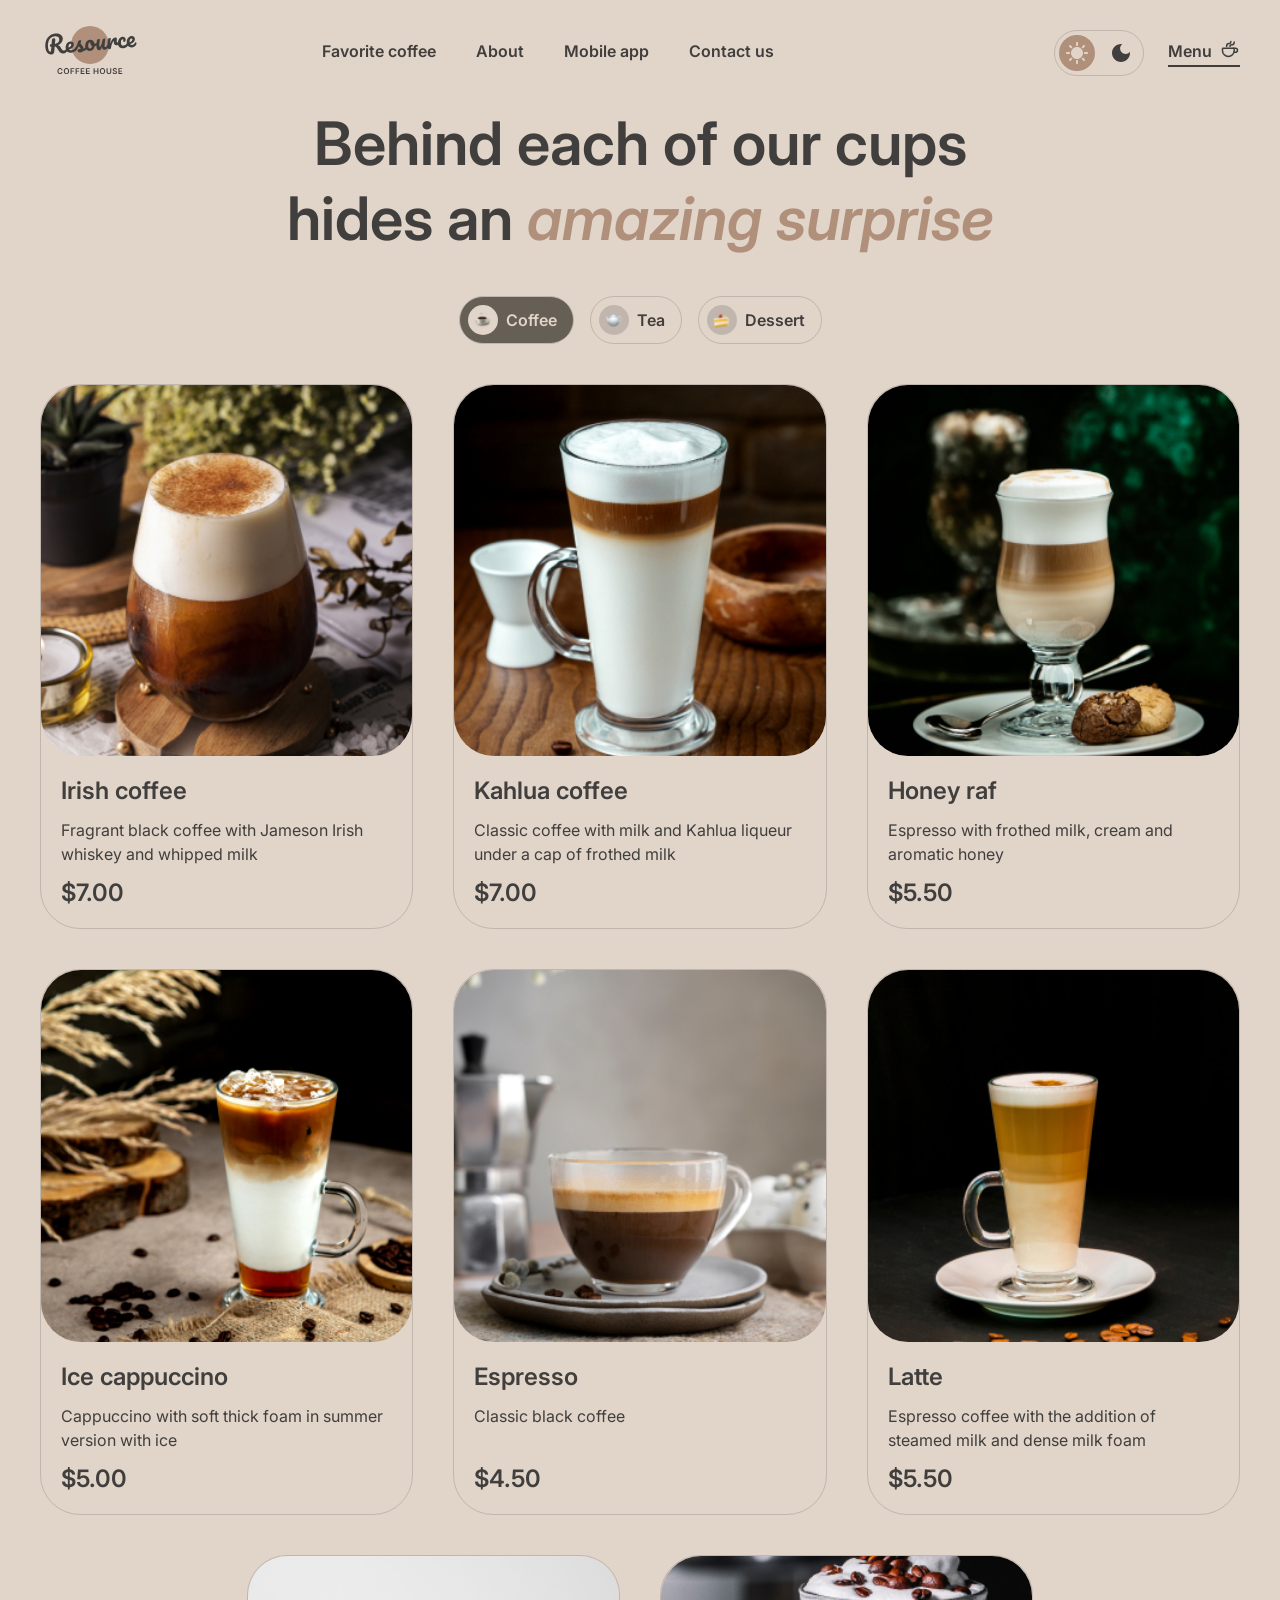
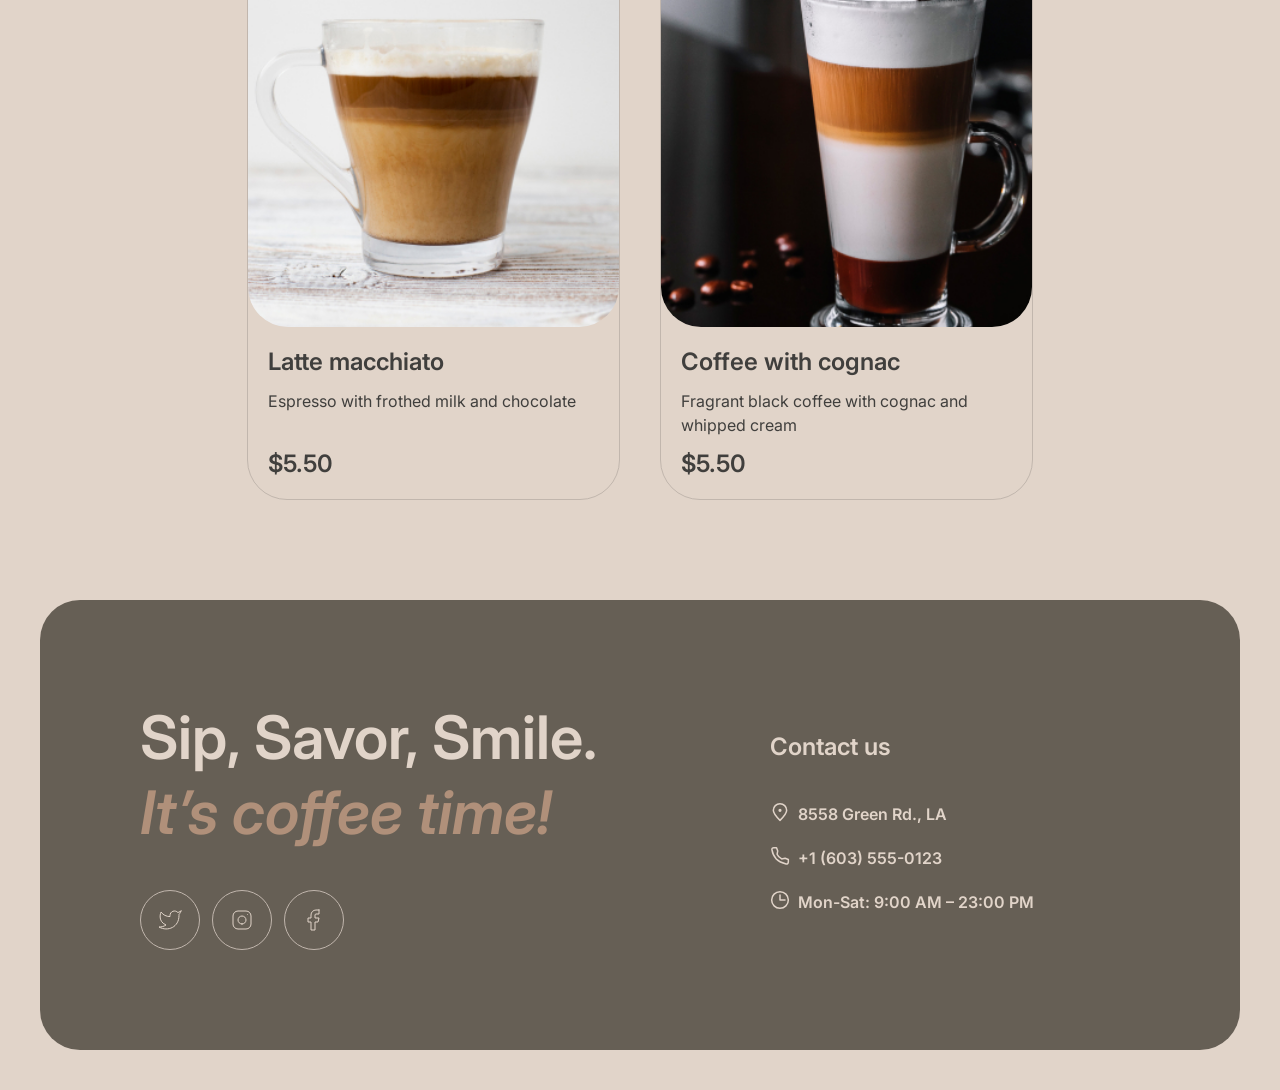
==== menu/index.html @ cd6483e4 "fix: some corrections" ====
<!DOCTYPE html>
<html lang="en">
<head>
	<meta charset="UTF-8">
	<meta name="viewport" content="width=device-width, initial-scale=1.0">
	<link rel="preconnect" href="https://fonts.googleapis.com">
  <link rel="preconnect" href="https://fonts.gstatic.com" crossorigin>
  <link href="https://fonts.googleapis.com/css2?family=Inter:wght@400;600;700&display=swap" rel="stylesheet">
  <link rel="stylesheet" href="style.css">
  <link rel="icon" href="favicon.ico">
  <title>Coffee-House</title>
</head>
<body>
  <div class="wrapper">
    <header class="header">
      <div class="header__container container">
        <a href="../" class="header__logo">
<!--          <img src="../assets/svg/logo.svg" alt="logo coffee house">-->
          <span class="logo-icon">
                    <svg width="100" height="60" viewBox="0 0 100 60" fill="none" xmlns="http://www.w3.org/2000/svg">
<path d="M69 25C69 35.4934 60.4934 44 50 44C39.5066 44 31 35.4934 31 25C31 14.5066 39.5066 6 50 6C60.4934 6 69 14.5066 69 25Z"
      fill="#B0907A"/>
<path d="M95.6784 22.2913C95.8856 22.2732 96.0534 22.3548 96.1817 22.5364C96.326 22.7165 96.4127 22.9739 96.442 23.3086C96.4922 23.8824 96.4 24.3884 96.1652 24.8265C95.7789 25.5509 95.2359 26.1365 94.5362 26.5832C93.8524 27.0285 93.0084 27.295 92.0042 27.3829C90.4741 27.5168 89.2469 27.1664 88.3226 26.3318C87.3969 25.4812 86.8658 24.2749 86.7291 22.7129C86.6329 21.6131 86.7748 20.5727 87.1547 19.5919C87.5333 18.5951 88.1046 17.7822 88.8687 17.1532C89.6487 16.5229 90.5568 16.1623 91.5928 16.0717C92.5173 15.9908 93.2829 16.2049 93.8895 16.714C94.4948 17.2071 94.8386 17.9239 94.9209 18.8643C95.0171 19.9641 94.7016 20.9473 93.9743 21.814C93.2617 22.6633 91.9772 23.4021 90.1208 24.0303C90.5675 24.73 91.2451 25.0401 92.1537 24.9606C92.8072 24.9035 93.3279 24.7053 93.7158 24.3662C94.1197 24.0257 94.5692 23.4725 95.0643 22.7064C95.2346 22.4506 95.4393 22.3122 95.6784 22.2913ZM91.3914 18.4503C90.8016 18.5019 90.3295 18.8885 89.9751 19.6102C89.6365 20.3304 89.5098 21.1767 89.5949 22.149L89.5991 22.1968C90.5199 21.8914 91.2318 21.4918 91.7347 20.9981C92.2376 20.5044 92.4632 19.9626 92.4117 19.3729C92.3852 19.0701 92.2766 18.8386 92.0859 18.6786C91.9098 18.5013 91.6783 18.4252 91.3914 18.4503Z"
      fill="currentColor"/>
<path d="M83.2976 28.1446C81.7356 28.2813 80.4779 27.9497 79.5245 27.1497C78.5857 26.3324 78.0529 25.1985 77.926 23.7481C77.813 22.457 77.969 21.303 78.394 20.2861C78.819 19.2692 79.4149 18.4622 80.1818 17.8651C80.9487 17.268 81.7784 16.9304 82.671 16.8523C83.5477 16.7756 84.2481 16.9793 84.7723 17.4635C85.311 17.9303 85.6159 18.5702 85.6871 19.383C85.7456 20.0525 85.6437 20.6316 85.3813 21.1203C85.1348 21.6076 84.7725 21.8722 84.2944 21.9141C83.9915 21.9406 83.7382 21.8904 83.5344 21.7637C83.3465 21.6356 83.2414 21.444 83.2191 21.189C83.2093 21.0774 83.2141 20.9485 83.2334 20.8023C83.2527 20.6561 83.2676 20.5504 83.278 20.4852C83.3367 20.2392 83.357 20.0125 83.3389 19.8053C83.3208 19.5981 83.2511 19.4436 83.1297 19.3418C83.0243 19.2386 82.876 19.1953 82.6847 19.2121C82.3181 19.2441 81.9901 19.4415 81.7006 19.8041C81.4097 20.1508 81.193 20.6114 81.0506 21.186C80.9081 21.7606 80.8661 22.3826 80.9247 23.0521C81.0865 24.901 81.9723 25.7551 83.5821 25.6142C84.2356 25.557 84.9181 25.2805 85.6296 24.7846C86.3556 24.2714 87.0469 23.5444 87.7034 22.6036C87.8752 22.3637 88.0806 22.2333 88.3197 22.2124C88.5269 22.1942 88.6946 22.2759 88.8229 22.4574C88.9672 22.6375 89.054 22.895 89.0832 23.2297C89.1362 23.8354 89.028 24.3427 88.7587 24.7518C88.0904 25.7418 87.2526 26.5378 86.2452 27.1399C85.2524 27.7247 84.2699 28.0596 83.2976 28.1446Z"
      fill="currentColor"/>
<path d="M69.548 29.3476C68.9423 29.4006 68.4841 29.1195 68.1733 28.5042C67.8784 27.8876 67.6696 26.8779 67.5469 25.4753C67.3656 23.4032 67.4882 21.4089 67.9148 19.4924C68.0179 19.0177 68.2197 18.6627 68.5203 18.4276C68.8355 18.1752 69.288 18.0232 69.8778 17.9716C70.1965 17.9437 70.4232 17.964 70.5577 18.0326C70.6921 18.1011 70.7692 18.2469 70.7887 18.4701C70.811 18.7251 70.7416 19.3094 70.5806 20.2229C70.477 20.8744 70.3983 21.4434 70.3445 21.93C70.2907 22.4165 70.2626 23.0132 70.2602 23.7201C70.6663 22.3033 71.1584 21.136 71.7366 20.2181C72.3148 19.3002 72.8987 18.6308 73.4883 18.2098C74.0938 17.7874 74.6595 17.5532 75.1855 17.5072C76.2215 17.4166 76.7849 17.8893 76.8755 18.9253C76.8936 19.1325 76.8658 19.6409 76.7921 20.4504C76.7204 21.0991 76.6915 21.5032 76.7054 21.6626C76.7542 22.2204 76.9779 22.4819 77.3764 22.4471C77.8227 22.408 78.3658 22.0072 79.0057 21.2445C79.1948 21.0191 79.4009 20.8967 79.6241 20.8772C79.8313 20.8591 79.9991 20.9408 80.1274 21.1223C80.2702 21.2864 80.3549 21.5199 80.3814 21.8228C80.433 22.4125 80.314 22.8887 80.0245 23.2513C79.6187 23.7526 79.1275 24.1971 78.5511 24.5848C77.9893 24.9552 77.3736 25.1697 76.7042 25.2282C75.8594 25.3021 75.1951 25.1434 74.7111 24.7521C74.2431 24.3594 73.977 23.7965 73.9129 23.0633C73.892 22.8242 73.895 22.583 73.9219 22.3397C73.9258 22.0182 73.923 21.8016 73.9132 21.69C73.8909 21.435 73.7921 21.3151 73.6167 21.3305C73.3777 21.3514 73.0826 21.6503 72.7315 22.2271C72.395 22.7865 72.0738 23.5213 71.768 24.4314C71.4621 25.3415 71.2322 26.2932 71.0782 27.2864C70.9684 28.0509 70.8058 28.5791 70.5904 28.8709C70.3896 29.1455 70.0421 29.3044 69.548 29.3476Z"
      fill="currentColor"/>
<path d="M59.2452 30.2488C58.5279 30.3116 57.9096 30.0364 57.3902 29.4233C56.8853 28.7929 56.5897 27.9836 56.5032 26.9954C56.3986 25.8 56.3828 24.7012 56.4557 23.699C56.5273 22.6809 56.6975 21.5979 56.9665 20.4501C57.0841 19.958 57.2772 19.5958 57.546 19.3635C57.8148 19.1312 58.26 18.9878 58.8816 18.9334C59.2323 18.9028 59.4762 18.9376 59.6135 19.038C59.7667 19.1371 59.8531 19.2981 59.8726 19.5213C59.8838 19.6488 59.8337 20.0868 59.7226 20.8354C59.6148 21.4391 59.534 21.9842 59.4802 22.4707C59.3078 24.1722 59.246 25.3019 59.2948 25.8598C59.3241 26.1945 59.3849 26.4301 59.4771 26.5666C59.568 26.6871 59.7011 26.7397 59.8764 26.7244C60.1155 26.7035 60.3895 26.4386 60.6983 25.9297C61.023 25.4195 61.3421 24.6608 61.6555 23.6536C61.9849 22.6451 62.2788 21.4148 62.5372 19.9627C62.6229 19.4734 62.7842 19.114 63.0211 18.8845C63.2739 18.6535 63.6633 18.5151 64.1893 18.4691C64.5559 18.437 64.8151 18.4625 64.967 18.5456C65.1174 18.6127 65.203 18.7658 65.224 19.0049C65.2588 19.4034 65.1551 20.5127 64.9128 22.3327C64.645 24.412 64.532 25.6907 64.5739 26.1688C64.6004 26.4717 64.685 26.7052 64.8279 26.8694C64.9693 27.0176 65.1437 27.0827 65.3509 27.0645C65.6697 27.0366 66.0275 26.8126 66.4244 26.3924C66.8358 25.9549 67.3698 25.2657 68.0263 24.3249C68.198 24.0851 68.4035 23.9547 68.6425 23.9337C68.8498 23.9156 69.0175 23.9973 69.1458 24.1788C69.2901 24.3589 69.3768 24.6163 69.4061 24.9511C69.4619 25.5886 69.3537 26.096 69.0815 26.4731C68.4701 27.3779 67.7896 28.1361 67.04 28.7477C66.3064 29.358 65.4375 29.707 64.4334 29.7949C63.6683 29.8618 63.0766 29.6165 62.6585 29.0588C62.2562 28.4997 62.0084 27.6862 61.9149 26.6183C61.7388 27.7259 61.4055 28.5982 60.9152 29.2354C60.4235 29.8566 59.8668 30.1944 59.2452 30.2488Z"
      fill="currentColor"/>
<path d="M57.5606 22.8796C57.7678 22.8614 57.9362 22.9511 58.0659 23.1485C58.1956 23.346 58.2744 23.6041 58.3023 23.9229C58.3692 24.688 58.1779 25.1625 57.7282 25.3463C56.8011 25.7647 55.7659 26.048 54.6225 26.1963C54.4367 27.5616 53.9332 28.6898 53.1117 29.5808C52.2888 30.4559 51.3115 30.9429 50.1799 31.0419C49.2235 31.1256 48.3824 30.9663 47.6566 30.564C46.9467 30.1603 46.383 29.5913 45.9654 28.8569C45.5478 28.1225 45.3 27.309 45.2219 26.4164C45.1159 25.205 45.2529 24.1089 45.6328 23.1281C46.0114 22.1313 46.5841 21.3343 47.351 20.7372C48.1165 20.1242 48.9933 19.7744 49.9816 19.688C51.1929 19.582 52.2022 19.9193 53.0093 20.6999C53.8309 21.4632 54.3592 22.453 54.5941 23.6691C55.339 23.5558 56.2177 23.3183 57.23 22.9567C57.3547 22.9136 57.4649 22.8879 57.5606 22.8796ZM50.1494 28.4908C50.6595 28.4462 51.0797 28.2007 51.41 27.7542C51.7563 27.3063 51.959 26.6863 52.0182 25.8941C51.4948 25.6026 51.0739 25.1977 50.7555 24.6795C50.4531 24.1599 50.2754 23.5972 50.2224 22.9916C50.2001 22.7365 50.2017 22.4794 50.2272 22.2202L50.1076 22.2307C49.4701 22.2864 48.9633 22.644 48.5873 23.3032C48.2259 23.9452 48.094 24.824 48.1916 25.9398C48.2683 26.8164 48.4942 27.4712 48.8694 27.9042C49.2605 28.3357 49.6872 28.5313 50.1494 28.4908Z"
      fill="currentColor"/>
<path d="M40.3093 32.4354C39.4805 32.508 38.8262 32.3725 38.3464 32.029C37.8826 31.6841 37.6298 31.2726 37.5879 30.7944C37.5517 30.38 37.6717 30.0081 37.9481 29.6787C38.2244 29.3494 38.6575 29.1589 39.2472 29.1073C39.4544 29.0892 39.6956 29.0922 39.9708 29.1163C40.2604 29.1231 40.4777 29.1282 40.6226 29.1316C40.5704 28.7185 40.4406 28.3364 40.2332 27.9851C40.0417 27.6325 39.8038 27.3 39.5195 26.9876C39.2338 26.6592 38.9682 26.3773 38.7228 26.1418C38.3109 27.1254 37.8851 27.9497 37.4454 28.6145C37.0216 29.278 36.5472 29.9137 36.0222 30.5218C35.7604 30.8338 35.4701 31.0038 35.1513 31.0316C34.8963 31.054 34.6814 30.9844 34.5067 30.823C34.3306 30.6457 34.2307 30.4216 34.207 30.1506C34.1791 29.8318 34.2648 29.5272 34.4643 29.2367L34.7416 28.827C35.5235 27.6664 36.1068 26.7159 36.4918 25.9756C36.7223 25.4896 36.9874 24.8481 37.2871 24.0509C37.5853 23.2379 37.8735 22.4016 38.1517 21.542C38.3932 20.8142 38.9921 20.4085 39.9484 20.3248C40.3947 20.2858 40.709 20.2984 40.8913 20.3628C41.0736 20.4271 41.1725 20.547 41.1878 20.7223C41.1962 20.8179 41.1775 20.9722 41.1319 21.1849C41.0863 21.3977 41.0167 21.6126 40.9233 21.8296C40.6866 22.4285 40.5857 22.9272 40.6205 23.3257C40.6415 23.5647 40.7442 23.8208 40.9286 24.0937C41.1291 24.3653 41.4235 24.7009 41.8118 25.1006C42.3804 25.7254 42.8131 26.2657 43.11 26.7216C43.4214 27.1601 43.6015 27.6583 43.6503 28.2162C43.6642 28.3756 43.6678 28.6001 43.6611 28.8898C44.4156 28.5187 45.2617 27.6335 46.1993 26.2345C46.371 25.9946 46.5765 25.8642 46.8155 25.8433C47.0227 25.8252 47.1905 25.9069 47.3188 26.0884C47.4631 26.2685 47.5498 26.5259 47.5791 26.8606C47.6321 27.4663 47.5239 27.9737 47.2545 28.3827C46.544 29.4407 45.8382 30.185 45.1371 30.6158C44.4505 31.0292 43.5747 31.2985 42.5095 31.4238C41.9194 32.0215 41.186 32.3587 40.3093 32.4354Z"
      fill="currentColor"/>
<path d="M36.6171 26.7357C36.8243 26.7175 36.9921 26.7992 37.1204 26.9807C37.2646 27.1608 37.3514 27.4183 37.3807 27.753C37.4365 28.3905 37.3283 28.8979 37.0561 29.2751C36.5291 30.0439 35.7502 30.7786 34.7193 31.4791C33.7044 32.1782 32.5833 32.5815 31.3559 32.6888C29.6823 32.8353 28.3436 32.4947 27.3396 31.667C26.3356 30.8394 25.7646 29.6365 25.6266 28.0586C25.5304 26.9588 25.6722 25.9185 26.0522 24.9376C26.4308 23.9408 27.0021 23.1279 27.7662 22.4989C28.5462 21.8686 29.4542 21.508 30.4903 21.4174C31.4147 21.3365 32.1803 21.5506 32.787 22.0597C33.3923 22.5528 33.7361 23.2696 33.8183 24.21C33.9145 25.3098 33.599 26.293 32.8718 27.1597C32.1591 28.009 30.8826 28.7471 29.0422 29.3739C29.5048 30.0722 30.294 30.3726 31.4098 30.275C32.127 30.2122 32.9183 29.894 33.7836 29.3204C34.6634 28.7295 35.4025 27.9983 36.0009 27.1269C36.1726 26.887 36.378 26.7566 36.6171 26.7357ZM30.2888 23.796C29.6991 23.8476 29.227 24.2342 28.8725 24.9559C28.534 25.6761 28.4073 26.5224 28.4923 27.4947L28.4965 27.5425C29.4174 27.2371 30.1293 26.8375 30.6322 26.3438C31.1351 25.8501 31.3607 25.3083 31.3091 24.7186C31.2826 24.4158 31.174 24.1843 30.9834 24.0243C30.8072 23.847 30.5757 23.7709 30.2888 23.796Z"
      fill="currentColor"/>
<path d="M27.6906 27.5167C27.8978 27.4986 28.0656 27.5803 28.1939 27.7618C28.3382 27.9419 28.4249 28.1993 28.4542 28.5341C28.5086 29.1557 28.4004 29.6631 28.1296 30.0561C27.4454 31.0476 26.7351 31.8324 25.9987 32.4108C25.261 32.9733 24.3581 33.3012 23.2902 33.3946C22.2541 33.4853 21.3451 33.2837 20.5631 32.79C19.797 32.2949 19.028 31.3985 18.256 30.1009C17.6351 29.063 17.151 28.3023 16.8035 27.8188C16.4547 27.3193 16.119 26.9712 15.7967 26.7745C15.4903 26.5765 15.1198 26.4724 14.6852 26.4622C14.6508 26.8025 14.5595 27.8705 14.4114 29.6663C14.3537 30.4744 14.3165 30.9675 14.3 31.1456C14.2256 32.1319 13.9724 32.9089 13.5402 33.4767C13.1067 34.0286 12.4038 34.3471 11.4315 34.4321C10.3636 34.5256 9.38799 34.2977 8.50477 33.7486C7.63609 33.1822 6.9298 32.3606 6.38589 31.2839C5.84059 30.1913 5.50518 28.9277 5.37968 27.4932C5.1454 24.8154 5.40544 22.4638 6.15978 20.4383C6.93006 18.4115 8.10738 16.8148 9.69174 15.6483C11.2906 14.4644 13.1899 13.7763 15.3895 13.5838C16.9196 13.45 18.223 13.5688 19.2994 13.9404C20.3759 14.312 21.1968 14.8826 21.762 15.6523C22.3432 16.4206 22.6784 17.3148 22.7676 18.3349C22.8457 19.2275 22.7073 20.1229 22.3522 21.0213C22.0117 21.9023 21.4476 22.7066 20.66 23.434C19.8724 24.1614 18.8869 24.7375 17.7034 25.1622C18.4866 25.3025 19.1057 25.5856 19.5605 26.0116C20.0154 26.4376 20.4891 27.0787 20.9816 27.9351C21.5115 28.8524 22.0112 29.5153 22.4806 29.924C22.966 30.3312 23.4955 30.5098 24.0693 30.4596C24.5794 30.4149 25.0509 30.205 25.4838 29.8299C25.9154 29.4388 26.4456 28.7981 27.0744 27.9079C27.2461 27.6681 27.4515 27.5377 27.6906 27.5167ZM11.3837 26.727C10.8418 26.7744 10.4561 26.6797 10.2266 26.4428C10.013 26.2045 9.89225 25.9259 9.86436 25.6071C9.8309 25.2246 9.92394 24.9113 10.1435 24.6672C10.379 24.4218 10.6562 24.2851 10.9749 24.2572L11.5727 24.2049C11.691 22.6206 11.8123 21.2528 11.9364 20.1016C12.053 19.0474 12.6771 18.4708 13.8088 18.3718C14.7173 18.2923 15.2071 18.659 15.2782 19.4719C15.2936 19.6473 15.2975 19.7835 15.2899 19.8805L14.9199 23.9121C15.7764 23.789 16.5393 23.5134 17.2085 23.0855C17.8937 22.6561 18.4149 22.0966 18.7722 21.4068C19.1454 20.7156 19.2957 19.9556 19.2232 19.1268C19.1353 18.1226 18.7236 17.3636 17.988 16.8498C17.2524 16.3359 16.2232 16.1369 14.9002 16.2526C13.3382 16.3893 12.0016 16.8997 10.8904 17.7839C9.79381 18.6508 8.98568 19.8779 8.46605 21.4653C7.94503 23.0366 7.78003 24.9142 7.97108 27.0978C8.06033 28.1179 8.24063 28.9855 8.51198 29.7006C8.78334 30.4157 9.08648 30.9432 9.42139 31.2834C9.75631 31.6235 10.0592 31.7817 10.3302 31.7579C10.5374 31.7398 10.6957 31.6216 10.8051 31.4032C10.9304 31.1834 11.0127 30.839 11.052 30.3698L11.3837 26.727Z"
      fill="currentColor"/>
<path d="M78.4033 54.0001V48.1819H82.1874V49.0654H79.4573V50.645H81.9914V51.5285H79.4573V53.1165H82.2101V54.0001H78.4033Z"
      fill="currentColor"/>
<path d="M75.9698 49.7813C75.9433 49.5332 75.8316 49.34 75.6346 49.2017C75.4395 49.0635 75.1857 48.9943 74.8732 48.9943C74.6535 48.9943 74.4651 49.0275 74.3079 49.0938C74.1507 49.1601 74.0304 49.25 73.9471 49.3637C73.8638 49.4773 73.8211 49.607 73.8192 49.7529C73.8192 49.8741 73.8467 49.9792 73.9016 50.0682C73.9585 50.1572 74.0352 50.233 74.1317 50.2955C74.2283 50.3561 74.3353 50.4072 74.4528 50.4489C74.5702 50.4906 74.6886 50.5256 74.8079 50.554L75.3533 50.6904C75.573 50.7415 75.7842 50.8106 75.9869 50.8977C76.1914 50.9849 76.3742 51.0947 76.5352 51.2273C76.698 51.3599 76.8268 51.5199 76.9215 51.7074C77.0162 51.8949 77.0636 52.1146 77.0636 52.3665C77.0636 52.7074 76.9764 53.0076 76.8022 53.2671C76.628 53.5246 76.3761 53.7263 76.0465 53.8722C75.7189 54.0161 75.3221 54.0881 74.8562 54.0881C74.4035 54.0881 74.0105 54.018 73.6772 53.8779C73.3458 53.7377 73.0863 53.5332 72.8988 53.2642C72.7132 52.9953 72.6128 52.6676 72.5977 52.2813H73.6346C73.6497 52.4839 73.7122 52.6525 73.8221 52.787C73.9319 52.9214 74.0749 53.0218 74.2511 53.0881C74.4291 53.1544 74.628 53.1875 74.8477 53.1875C75.0768 53.1875 75.2776 53.1534 75.4499 53.0852C75.6242 53.0152 75.7605 52.9186 75.859 52.7955C75.9575 52.6705 76.0077 52.5246 76.0096 52.358C76.0077 52.2065 75.9632 52.0815 75.8761 51.983C75.7889 51.8826 75.6668 51.7993 75.5096 51.733C75.3543 51.6648 75.1725 51.6042 74.9641 51.5512L74.3022 51.3807C73.823 51.2576 73.4442 51.071 73.1658 50.821C72.8893 50.5692 72.7511 50.2349 72.7511 49.8182C72.7511 49.4754 72.8439 49.1752 73.0295 48.9176C73.217 48.6601 73.4717 48.4602 73.7937 48.3182C74.1156 48.1743 74.4802 48.1023 74.8874 48.1023C75.3003 48.1023 75.6621 48.1743 75.9727 48.3182C76.2852 48.4602 76.5304 48.6582 76.7085 48.912C76.8865 49.1638 76.9783 49.4536 76.984 49.7813H75.9698Z"
      fill="currentColor"/>
<path d="M70.2086 48.1819H71.2626V51.983C71.2626 52.3997 71.1641 52.7662 70.9672 53.0825C70.7721 53.3987 70.4975 53.6459 70.1433 53.8239C69.7891 54.0001 69.3753 54.0881 68.9018 54.0881C68.4264 54.0881 68.0117 54.0001 67.6575 53.8239C67.3033 53.6459 67.0287 53.3987 66.8336 53.0825C66.6386 52.7662 66.541 52.3997 66.541 51.983V48.1819H67.595V51.895C67.595 52.1374 67.648 52.3533 67.7541 52.5427C67.862 52.7321 68.0136 52.8807 68.2086 52.9887C68.4037 53.0948 68.6348 53.1478 68.9018 53.1478C69.1689 53.1478 69.3999 53.0948 69.595 52.9887C69.792 52.8807 69.9435 52.7321 70.0495 52.5427C70.1556 52.3533 70.2086 52.1374 70.2086 51.895V48.1819Z"
      fill="currentColor"/>
<path d="M65.1444 51.0909C65.1444 51.7178 65.027 52.2548 64.7922 52.7017C64.5592 53.1468 64.241 53.4877 63.8376 53.7245C63.4361 53.9612 62.9806 54.0796 62.4711 54.0796C61.9617 54.0796 61.5052 53.9612 61.1018 53.7245C60.7003 53.4858 60.3821 53.144 60.1473 52.6989C59.9143 52.2519 59.7979 51.7159 59.7979 51.0909C59.7979 50.464 59.9143 49.9281 60.1473 49.483C60.3821 49.036 60.7003 48.6942 61.1018 48.4574C61.5052 48.2207 61.9617 48.1023 62.4711 48.1023C62.9806 48.1023 63.4361 48.2207 63.8376 48.4574C64.241 48.6942 64.5592 49.036 64.7922 49.483C65.027 49.9281 65.1444 50.464 65.1444 51.0909ZM64.0848 51.0909C64.0848 50.6496 64.0157 50.2775 63.8774 49.9745C63.741 49.6695 63.5516 49.4394 63.3092 49.2841C63.0668 49.1269 62.7874 49.0483 62.4711 49.0483C62.1549 49.0483 61.8755 49.1269 61.6331 49.2841C61.3907 49.4394 61.2003 49.6695 61.0621 49.9745C60.9257 50.2775 60.8575 50.6496 60.8575 51.0909C60.8575 51.5322 60.9257 51.9053 61.0621 52.2102C61.2003 52.5133 61.3907 52.7434 61.6331 52.9006C61.8755 53.0559 62.1549 53.1335 62.4711 53.1335C62.7874 53.1335 63.0668 53.0559 63.3092 52.9006C63.5516 52.7434 63.741 52.5133 63.8774 52.2102C64.0157 51.9053 64.0848 51.5322 64.0848 51.0909Z"
      fill="currentColor"/>
<path d="M53.5918 54.0001V48.1819H54.6458V50.645H57.3418V48.1819H58.3986V54.0001H57.3418V51.5285H54.6458V54.0001H53.5918Z"
      fill="currentColor"/>
<path d="M45.9482 54.0001V48.1819H49.7323V49.0654H47.0022V50.645H49.5363V51.5285H47.0022V53.1165H49.7551V54.0001H45.9482Z"
      fill="currentColor"/>
<path d="M40.6895 54.0001V48.1819H44.4735V49.0654H41.7434V50.645H44.2775V51.5285H41.7434V53.1165H44.4963V54.0001H40.6895Z"
      fill="currentColor"/>
<path d="M35.6016 54.0001V48.1819H39.3288V49.0654H36.6555V50.645H39.0732V51.5285H36.6555V54.0001H35.6016Z"
      fill="currentColor"/>
<path d="M30.5137 54.0001V48.1819H34.2409V49.0654H31.5676V50.645H33.9853V51.5285H31.5676V54.0001H30.5137Z"
      fill="currentColor"/>
<path d="M29.1181 51.0909C29.1181 51.7178 29.0007 52.2548 28.7658 52.7017C28.5328 53.1468 28.2147 53.4877 27.8113 53.7245C27.4097 53.9612 26.9542 54.0796 26.4448 54.0796C25.9353 54.0796 25.4789 53.9612 25.0755 53.7245C24.6739 53.4858 24.3558 53.144 24.1209 52.6989C23.888 52.2519 23.7715 51.7159 23.7715 51.0909C23.7715 50.464 23.888 49.9281 24.1209 49.483C24.3558 49.036 24.6739 48.6942 25.0755 48.4574C25.4789 48.2207 25.9353 48.1023 26.4448 48.1023C26.9542 48.1023 27.4097 48.2207 27.8113 48.4574C28.2147 48.6942 28.5328 49.036 28.7658 49.483C29.0007 49.9281 29.1181 50.464 29.1181 51.0909ZM28.0584 51.0909C28.0584 50.6496 27.9893 50.2775 27.851 49.9745C27.7147 49.6695 27.5253 49.4394 27.2828 49.2841C27.0404 49.1269 26.7611 49.0483 26.4448 49.0483C26.1285 49.0483 25.8491 49.1269 25.6067 49.2841C25.3643 49.4394 25.1739 49.6695 25.0357 49.9745C24.8993 50.2775 24.8311 50.6496 24.8311 51.0909C24.8311 51.5322 24.8993 51.9053 25.0357 52.2102C25.1739 52.5133 25.3643 52.7434 25.6067 52.9006C25.8491 53.0559 26.1285 53.1335 26.4448 53.1335C26.7611 53.1335 27.0404 53.0559 27.2828 52.9006C27.5253 52.7434 27.7147 52.5133 27.851 52.2102C27.9893 51.9053 28.0584 51.5322 28.0584 51.0909Z"
      fill="currentColor"/>
<path d="M22.5536 50.1449H21.4911C21.4608 49.9707 21.4049 49.8163 21.3235 49.6818C21.2421 49.5455 21.1407 49.4299 21.0195 49.3352C20.8983 49.2406 20.7601 49.1695 20.6048 49.1222C20.4513 49.0729 20.2856 49.0483 20.1076 49.0483C19.7913 49.0483 19.511 49.1279 19.2667 49.287C19.0224 49.4442 18.8311 49.6752 18.6928 49.9801C18.5546 50.2832 18.4854 50.6534 18.4854 51.0909C18.4854 51.536 18.5546 51.911 18.6928 52.2159C18.833 52.519 19.0243 52.7481 19.2667 52.9034C19.511 53.0568 19.7904 53.1335 20.1048 53.1335C20.279 53.1335 20.4419 53.1108 20.5934 53.0654C20.7468 53.018 20.8841 52.9489 21.0053 52.858C21.1284 52.7671 21.2317 52.6553 21.315 52.5227C21.4002 52.3902 21.4589 52.2387 21.4911 52.0682L22.5536 52.0739C22.5138 52.3504 22.4277 52.6099 22.2951 52.8523C22.1644 53.0947 21.993 53.3087 21.7809 53.4943C21.5688 53.6781 21.3207 53.822 21.0366 53.9262C20.7525 54.0284 20.4371 54.0796 20.0906 54.0796C19.5792 54.0796 19.1228 53.9612 18.7212 53.7245C18.3197 53.4877 18.0034 53.1459 17.7724 52.6989C17.5413 52.2519 17.4258 51.7159 17.4258 51.0909C17.4258 50.464 17.5423 49.9281 17.7752 49.483C18.0082 49.036 18.3254 48.6942 18.7269 48.4574C19.1284 48.2207 19.583 48.1023 20.0906 48.1023C20.4144 48.1023 20.7156 48.1477 20.994 48.2387C21.2724 48.3296 21.5205 48.4631 21.7383 48.6392C21.9561 48.8135 22.1351 49.0275 22.2752 49.2813C22.4173 49.5332 22.5101 49.821 22.5536 50.1449Z"
      fill="currentColor"/>
</svg>

                </span>
        </a>
        <div class="header__nav-container">
          <nav class="header__nav">
            <ul class="header__list">
              <li class="header__item"><a href="../#favorite" class="header__item-link">Favorite coffee</a></li>
              <li class="header__item"><a href="../#about" class="header__item-link">About</a></li>
              <li class="header__item"><a href="../#mobile" class="header__item-link">Mobile app</a></li>
              <li class="header__item"><a href="#footer" class="header__item-link">Contact us</a></li>
            </ul>
          </nav>

          <div class="header__buttons">
            <button class="header__theme-toggle" type="button">
                        <span class="theme-toggle__icon theme-toggle__icon--sun">
                            <img src="../assets/svg/sun.svg" alt="">
                        </span>
              <span class="theme-toggle__icon theme-toggle__icon--moon">
                            <svg width="18" height="18" viewBox="0 0 18 18">
    <path
            d="M9 0C4.03 0 0 4.03 0 9C0 13.97 4.03 18 9 18C13.97 18 18 13.97 18 9C18 8.54 17.96 8.08 17.9 7.64C16.92 9.01 15.32 9.9 13.5 9.9C10.52 9.9 8.1 7.48 8.1 4.5C8.1 2.69 8.99 1.08 10.36 0.0999999C9.92 0.0399999 9.46 0 9 0Z"
            fill="currentColor"
    />
  </svg>
                        </span>
            </button>
            <div class="header__link-menu menu-link">
              <div class="menu-link__text">Menu</div>
              <span class="menu-link__icon">
                            <svg width="20" height="20" viewBox="0 0 20 20" fill="none"
                                 xmlns="http://www.w3.org/2000/svg">
                            <path d="M14.167 9.76667V11.6667C14.167 14.8883 11.5553 17.5 8.33366 17.5C5.112 17.5 2.50033 14.8883 2.50033 11.6667V9.76667C2.50033 9.4353 2.76896 9.16667 3.10033 9.16667H13.567C13.8984 9.16667 14.167 9.4353 14.167 9.76667Z"
                                  stroke="currentColor" stroke-width="1.5" stroke-linecap="round"
                                  stroke-linejoin="round"/>
                            <path d="M10.0003 7.50008C10.0003 6.66675 10.5956 5.83341 11.786 5.83341V5.83341C13.101 5.83341 14.167 4.76743 14.167 3.45246V2.91675"
                                  stroke="currentColor" stroke-width="1.5" stroke-linecap="round"
                                  stroke-linejoin="round"/>
                            <path d="M6.66634 7.5V7.08333C6.66634 5.70262 7.78563 4.58333 9.16634 4.58333V4.58333C10.0868 4.58333 10.833 3.83714 10.833 2.91667V2.5"
                                  stroke="currentColor" stroke-width="1.5" stroke-linecap="round"
                                  stroke-linejoin="round"/>
                            <path d="M13.333 9.16675H15.4163C16.5669 9.16675 17.4997 10.0995 17.4997 11.2501C17.4997 12.4007 16.5669 13.3334 15.4163 13.3334H14.1663"
                                  stroke="currentColor" stroke-width="1.5" stroke-linecap="round"
                                  stroke-linejoin="round"/>
                        </svg>
                        </span>
            </div>
          </div>

<!--          <div class="header__link-menu menu-link">-->
<!--            <div class="menu-link__text">Menu</div>-->
<!--            <img src="../assets/svg/coffee-cup.svg" alt="coffee-cup" class="menu-link__icon">-->
<!--          </div>-->


        </div>
        <div class="burger">
          <span class="burger__line"></span>
        </div>
      </div>
    </header>
    <main class="main">
      <section class="menu">
        <div class="container">
          <h1 class="menu__title title-section">Behind each of our cups hides an <span>amazing surprise</span></h1>
          <div class="menu__buttons">
            <div class="menu__button menu__button_active">
              <div class="button__img button__img_active"><img src="../assets/svg/coffee-icon.svg" alt="a cup of coffee"></div>
              <div class="button__name">Coffee</div>
            </div>
            <div class="menu__button menu__button_inactive">
              <div class="button__img button__img_inactive"><img src="../assets/svg/tea-icon.svg" alt="a cup of tee"></div>
              <div class="button__name">Tea</div>
            </div>
            <div class="menu__button menu__button_inactive">
              <div class="button__img button__img_inactive"><img src="../assets/svg/desert-icon.svg" alt="desert"></div>
              <div class="button__name">Dessert</div>
            </div>
          </div>
          <div class="menu__cards">
            <div class="menu__card-wrapper">
              <div class="menu__card">
                <div class="menu__card-picture">
                  <img src="../assets/img/coffee-1.jpg" alt="Irish coffee" class="menu__card-img">
                </div>
                <div class="menu__card-content">
                  <h3 class="menu__card-title">Irish coffee</h3>
                  <div class="menu__card-text">Fragrant black coffee with Jameson Irish whiskey and whipped milk</div>
                  <div class="menu__card-price">$7.00</div>
                </div>
              </div>
            </div>
            <div class="menu__card-wrapper">
              <div class="menu__card">
                <div class="menu__card-picture">
                  <img src="../assets/img/coffee-2.jpg" alt="Kahlua coffee" class="menu__card-img">
                </div>
                <div class="menu__card-content">
                  <h3 class="menu__card-title">Kahlua coffee</h3>
                  <div class="menu__card-text">Classic coffee with milk and Kahlua liqueur under a cap of frothed milk</div>
                  <div class="menu__card-price">$7.00</div>
                </div>
              </div>
            </div>
            <div class="menu__card-wrapper">
              <div class="menu__card">
                <div class="menu__card-picture">
                  <img src="../assets/img/coffee-3.jpg" alt="Honey raf" class="menu__card-img">
                </div>
                <div class="menu__card-content">
                  <h3 class="menu__card-title">Honey raf</h3>
                  <div class="menu__card-text">Espresso with frothed milk, cream and aromatic honey</div>
                  <div class="menu__card-price">$5.50</div>
                </div>
              </div>
            </div>
            <div class="menu__card-wrapper">
              <div class="menu__card">
                <div class="menu__card-picture">
                  <img src="../assets/img/coffee-4.jpg" alt="Ice cappuccino" class="menu__card-img">
                </div>
                <div class="menu__card-content">
                  <h3 class="menu__card-title">Ice cappuccino</h3>
                  <div class="menu__card-text">Cappuccino with soft thick foam in summer version with ice</div>
                  <div class="menu__card-price">$5.00</div>
                </div>
              </div>
            </div>
            <div class="menu__card-wrapper">
              <div class="menu__card">
                <div class="menu__card-picture">
                  <img src="../assets/img/coffee-5.jpg" alt="Espresso" class="menu__card-img">
                </div>
                <div class="menu__card-content">
                  <h3 class="menu__card-title">Espresso</h3>
                  <div class="menu__card-text">Classic black coffee</div>
                  <div class="menu__card-price">$4.50</div>
                </div>
              </div>
            </div>
            <div class="menu__card-wrapper">
              <div class="menu__card">
                <div class="menu__card-picture">
                  <img src="../assets/img/coffee-6.jpg" alt="Latte" class="menu__card-img">
                </div>
                <div class="menu__card-content">
                  <h3 class="menu__card-title">Latte</h3>
                  <div class="menu__card-text">Espresso coffee with the addition of steamed milk and dense milk foam</div>
                  <div class="menu__card-price">$5.50</div>
                </div>
              </div>
            </div>
            <div class="menu__card-wrapper">
              <div class="menu__card">
                <div class="menu__card-picture">
                  <img src="../assets/img/coffee-7.jpg" alt="Latte macchiato" class="menu__card-img">
                </div>
                <div class="menu__card-content">
                  <h3 class="menu__card-title">Latte macchiato</h3>
                  <div class="menu__card-text">Espresso with frothed milk and chocolate</div>
                  <div class="menu__card-price">$5.50</div>
                </div>
              </div>
            </div>
            <div class="menu__card-wrapper">
              <div class="menu__card">
                <div class="menu__card-picture">
                  <img src="../assets/img/coffee-8.jpg" alt="Coffee with cognac" class="menu__card-img">
                </div>
                <div class="menu__card-content">
                  <h3 class="menu__card-title">Coffee with cognac</h3>
                  <div class="menu__card-text">Fragrant black coffee with cognac and whipped cream</div>
                  <div class="menu__card-price">$5.50</div>
                </div>
              </div>
            </div>
          </div>
          <div class="menu__button-refresh">
            <img src="../assets/svg/refresh.svg" alt="refresh button">
          </div>
        </div>
      </section>
    </main>
    <footer class="footer" id="footer">
      <div class="container">
        <div class="footer__container">
          <div class="footer__social-block">
            <h2 class="footer__title title-section">Sip, Savor, Smile. <span>It’s coffee time!</span></h2>
            <div class="footer__social-links">
              <a href="https://twitter.com" class="footer__social-link" target="_blank">
                <svg width="24" height="24" class="footer__social-svg" viewBox="0 0 24 24" fill="none" xmlns="http://www.w3.org/2000/svg">
                  <path d="M23 3.01006C23 3.01006 20.9821 4.20217 19.86 4.54006C19.2577 3.84757 18.4573 3.35675 17.567 3.13398C16.6767 2.91122 15.7395 2.96725 14.8821 3.29451C14.0247 3.62177 13.2884 4.20446 12.773 4.96377C12.2575 5.72309 11.9877 6.62239 12 7.54006V8.54006C10.2426 8.58562 8.50127 8.19587 6.93101 7.4055C5.36074 6.61513 4.01032 5.44869 3 4.01006C3 4.01006 -1 13.0101 8 17.0101C5.94053 18.408 3.48716 19.109 1 19.0101C10 24.0101 21 19.0101 21 7.51006C20.9991 7.23151 20.9723 6.95365 20.92 6.68006C21.9406 5.67355 23 3.01006 23 3.01006Z" stroke-linecap="round" stroke-linejoin="round"/>
                </svg>
              </a>
              <a href="https://www.instagram.com" class="footer__social-link" target="_blank">
                <svg width="24" height="24" class="footer__social-svg" viewBox="0 0 24 24" fill="none" xmlns="http://www.w3.org/2000/svg">
                  <path d="M12 16C14.2091 16 16 14.2091 16 12C16 9.79086 14.2091 8 12 8C9.79086 8 8 9.79086 8 12C8 14.2091 9.79086 16 12 16Z" stroke-linecap="round" stroke-linejoin="round"/>
                  <path d="M3 16V8C3 5.23858 5.23858 3 8 3H16C18.7614 3 21 5.23858 21 8V16C21 18.7614 18.7614 21 16 21H8C5.23858 21 3 18.7614 3 16Z"/>
                  <path d="M17.5 6.51L17.51 6.49889" stroke-linecap="round" stroke-linejoin="round"/>
                </svg>
              </a>
              <a href="https://www.facebook.com" class="footer__social-link" target="_blank">
                <svg width="24" height="24" class="footer__social-svg" viewBox="0 0 24 24" fill="none" xmlns="http://www.w3.org/2000/svg">
                  <path d="M17 2H14C12.6739 2 11.4021 2.52678 10.4645 3.46447C9.52678 4.40215 9 5.67392 9 7V10H6V14H9V22H13V14H16L17 10H13V7C13 6.73478 13.1054 6.48043 13.2929 6.29289C13.4804 6.10536 13.7348 6 14 6H17V2Z" stroke-linecap="round" stroke-linejoin="round"/>
                </svg>
              </a>
            </div>
          </div>
          <div class="footer__contacts-block">
            <h3 class="footer__contacts-title">Contact us</h3>
            <div class="footer__contacts">
              <a href="https://maps.app.goo.gl/4Q2UsrzTPPJPV3377" class="footer__contacts-item footer__contacts-location footer__contacts-link" target="_blank">8558 Green Rd.,  LA</a>
              <a href="tel:+16035550123" class="footer__contacts-item footer__contacts-phone footer__contacts-link">+1 (603) 555-0123</a>
              <div class="footer__contacts-item footer__timetable">Mon-Sat: 9:00 AM – 23:00 PM</div>
            </div>
          </div>
        </div>
      </div>
    </footer>
  </div>
  <script src="../script.js"></script>
</body>
</html>
---- menu/style.css ----
/*Обнуление*/
*, 
*::before,
*::after {
  padding: 0;
  margin: 0;
  border: 0;
  box-sizing: border-box;
}

a {
  text-decoration: none;
  color: inherit;
}

ul, ol, li {
  list-style: none;
}

img {
  vertical-align: top;
}

h1, h2, h3, h4, h5, h6 {
  font-size: inherit;
  font-weight: inherit;
}

input, button {
  border: none;
  font-family: inherit;
  font-size: inherit;
}

html, body {
  height: 100%;
  scroll-behavior: smooth;
}

body {
  font-family: 'Inter', sans-serif;
  font-weight: 600;
  color: #403f3d;
  background-color: #e1d4c9;
}

body.dark {
  color: #e1d4c9;
  background-color: #292826;
}

.wrapper {
  display: flex;
  flex-direction: column;
  min-height: 100%;
  max-width: 1440px;
  margin: 0 auto;
  overflow: hidden;
}

.container {
  padding: 0 40px;
}

.main {
  flex: 1 1 auto;
}

.title-section {
  margin-bottom: 40px;
  font-size: 60px;
  line-height: 125%;
}

.title-section span {
  font-style: italic;
  color: #b0907a;
}

@media (max-width: 690px) {
  .title-section {
    font-size: 42px;
  }
}

@media (max-width: 650px) {
  .container {
    padding: 0 30px;
  }
}

@media (max-width: 550px) {
  .container {
    padding: 0 16px;
  }
}

@media (max-width: 470px) {
  .title-section {
    font-size: 32px;
  }
}

/* ----------header---------- */

.header {
  padding: 20px 0;
  min-height: 100px;
}

.header__container {
  display: flex;
  align-items: center;
  justify-content: space-between;
  font-size: 16px;
  line-height: 150%;
}

.header__nav-container {
  display: flex;
  align-items: center;
  gap: 366px;
}

.header__list {
  display: flex;
  flex-wrap: wrap;
  align-items: center;
  gap: 40px;
}

.header__item {
  padding-bottom: 4px;
  position: relative;
}

.header__item::after {
  position: absolute;
  content: '';
  width: 100%;
  height: 2px;
  background-color: #403f3d;
  bottom: 0;
  left: 0;
  right: 0;
  transform: scaleX(0);
  transition: transform 0.3s ease;
}

body.dark .header__item::after {
  background-color: #e1d4c9;
}

.header__buttons {
  display: flex;
  align-items: center;
  gap: 24px;
}

.header__theme-toggle {
  display: flex;
  align-items: center;
  gap: 8px;

  padding: 4px;

  border: 1px solid #c1b6ad;
  border-radius: 100px;

  background-color: transparent;
  cursor: pointer;
  transition: all 0.35s ease-in;
}

.theme-toggle__icon {
  width: 36px;
  height: 36px;

  display: flex;
  align-items: center;
  justify-content: center;

  border-radius: 50%;

  background-color: transparent;
  transition: all 0.35s ease-in;
}

.theme-toggle__icon--sun {
  background-color: #b0907a;
}

.theme-toggle__icon--moon {
  background-color: transparent;
  color: #403f3d;
}

body.dark .theme-toggle__icon--sun {
  background-color: transparent;
}

body.dark .theme-toggle__icon--moon {
  background-color: #b0907a;
  color: #e1d4c9;
}

.header__link-menu {
  display: flex;
}

.menu-link {
  padding-bottom: 4px;
  position: relative;
}

.menu-link::after {
  position: absolute;
  content: '';
  width: 100%;
  height: 2px;
  background-color: #403f3d;
  bottom: 0;
  left: 0;
  right: 0;
}

body.dark .menu-link::after {
  background-color: #e1d4c9;
}

.menu-link__text {
  margin-right: 8px;
}

.menu-link__icon {
  width: 20px;
  height: 20px;
}

.burger {
  position: relative;
  display: none;
  width: 44px;
  height: 44px;
  border: 1px solid #665f55;
  border-radius: 100px;
}

body.dark .burger {
  border-color: #c1b6ad;
}

.burger__line {
  display: none;
}

.burger__line, .burger::before, .burger::after {
  position: absolute;
  width: 18px;
  height: 2px;
  border-radius: 100px;
  top: 50%;
  left: 50%;
  margin-top: -1px;
  margin-left: -9px;
  /* transform: translate(-50%, -50%); */
  background-color: #403f3d;
}

body.dark .burger__line, .burger::before, .burger::after {
  background-color: #c1b6ad;
}

.burger::before, .burger::after {
  content: '';
}

.burger::before {
  transform: translateY(-4px);
}

.burger::after {
  transform: translateY(4px);
}

@media (hover: hover) {
  .header__item:hover::after {
    transform: scaleX(1);
    transition: transform 0.3s ease;
  }

  .header__theme-toggle:hover .theme-toggle__icon--moon {
    background-color: #665f55;
  }

  .header__theme-toggle:hover svg path {
    fill: #e1d4c9;
  }
}
@media (max-width: 1380px) {
  .header__nav-container {
    gap: 320px;
  }
}
@media (max-width: 1330px) {
  .header__nav-container {
    gap: 280px;
  }
}
@media (max-width: 1210px) {
  .header__nav-container {
    gap: 230px;
  }
}
@media (max-width: 1130px) {
  .header__nav-container {
    gap: 180px;
  }
}
@media (max-width: 998px) {
  .header__nav-container {
    gap: 50px;
  }
}

@media (max-width: 890px) {
  .header__list {
    gap: 10px;
  }

  .header__nav-container {
    gap: 20px;
  }
}

@media (max-width: 768px) {
  .header__nav-container {
    padding: 60px 40px;
    font-size: 32px;
    line-height: 125%;
    position: fixed;
    z-index: 10;
    left: 0;
    top: 100px;
    /* display: block; */
    display: none;
    width: 100vh;
    height: 100vh;
    background-color: #e1d4c9;
  }

  .header__nav {
    margin-bottom: 100px;
  }

  .header__link-menu {
    justify-content: center;
  }

  .menu-link__icon {
    width: 40px;
    height: 40px;
  }

  .menu-link__text {
    margin-right: 16px;
  }

  .header__list {
    flex-direction: column;
    row-gap: 60px;
  }

  .burger {
    display: block;
  }
}

/* ----------menu---------- */

.menu {
  padding-bottom: 50px;
}

.menu__title {
  max-width: 800px;
  text-align: center;
  margin: 0 auto 40px auto;
}

.menu__buttons {
  display: flex;
  justify-content: center;
  gap: 16px;
  margin-bottom: 40px;
}

.menu__button {
  display: flex;
  align-items: center;
  gap: 8px;
  padding: 8px 16px 8px 8px;
  border-radius: 100px;
  border: 1px solid #c1b6ad;
}

body.dark .menu__button {

}

.menu__button_active {
  background-color: #665F55;
  color: #e1d4c9;
}

body.dark .menu__button_active {
  background-color: #403f3d;
  border-color: #403f3d;
}

.menu__button_inactive {
  transition: all 0.35s ease-in;
  cursor: pointer;
}

body.dark .menu__button_inactive {
  border-color: #665f55;
}

.button__img {
  width: 30px;
  height: 30px;
  border-radius: 50%;
  display: flex;
  align-items: center;
  justify-content: center;
  background-color: #c1b6ad
}

.button__img_active {
  background-color: #e1d4c9;
}

body.dark .button__img_active {
  background-color: #292826;
}

.button__img_inactive {
  transition: all 0.35s ease-in;
}

body.dark .button__img_inactive {
  background-color: #665f55;
}

.button__name {
  font-size: 16px;
  line-height: 150%;
}

.menu__cards {
  margin: 0 -20px -40px;
  display: flex;
  flex-wrap: wrap;
  justify-content: center;
}

.menu__card-wrapper {
  padding: 0 20px;
  margin-bottom: 40px;
  flex: 0 1 25%;
  width: 310px;
  min-height: 506px;
}

.menu__card {
  display: flex;
  height: 100%;
  flex-direction: column;
  justify-content: center;
  border: 1px solid #c1b6ad;
  border-radius: 40px;
}

body.dark .menu__card {
  border-color: #665f55;
}

.menu__card-picture {
  position: relative;
  padding-bottom: 100%;
  overflow: hidden;
  border-radius: 40px;
}

.menu__card-img {
  position: absolute;
  top: 0;
  left: 0;
  width: 100%;
  height: 100%;
  object-fit: cover;
  transform: scale(1.1);
  transition: transform 0.5s ease;
}

.menu__card-content {
  display: flex;
  flex-direction: column;
  padding: 20px;
  font-size: 24px;
  line-height: 125%;
  flex: 1 1 auto;
}

.menu__card-content> *:not(:last-child) {
  margin-bottom: 12px;
}

.menu__card-text {
  flex: 1 1 auto;
  font-size: 16px;
  font-weight: 400;
  line-height: 150%;
}

.menu__button-refresh {
  display: none;
  margin: 0 auto;
  justify-content: center;
  align-items: center;
  width: 60px;
  height: 60px;
  border-radius: 100px;
  border: 1px solid #665f55;
}

.menu__button-refresh img {
  width: 24px;
  height: 24px;
}

@media (hover: hover) {
  .menu__button_inactive:hover {
    background-color: #665F55;
    color: #e1d4c9;
  }

  .menu__button_inactive:hover .button__img_inactive {
    background-color: #e1d4c9;
  }

  body.dark .menu__button_inactive:hover {
    background-color: #403f3d;
    border-color: #403f3d;
  }

  body.dark .menu__button_inactive:hover .button__img_inactive {
    background-color: #292826;
  }

  .menu__card:hover .menu__card-img {
    transform: scale(1);
  }
}

@media (max-width: 1300px) {
  .menu__card-wrapper {
    flex: 0 1 33.333%;
  }
}

@media (max-width: 950px) {
  .menu__card-wrapper {
    flex: 0 1 50%;
  }
}

@media (max-width: 768px) {
  .menu__cards {
    margin: 0 -6px;
  }

  .menu__card-wrapper:nth-child(n + 5) {
    display: none;
  }

  .menu__button-refresh {
    display: flex;
  }
}

@media (max-width: 600px) {
  .menu__card-wrapper {
    flex: 0 1 100%;
  }
}

@media (max-width: 450px) {
  .menu__cards {
    margin: 0;
  }
  .menu__buttons {
    gap: 8px;
  }
}

/* ----------footer contact us---------- */

.footer {
  padding: 50px 0 40px 0;
}

.footer__container {
  display: flex;
  gap: 100px;
  padding: 100px;
  border-radius: 40px;
  background-color: #665F55;
}

body.dark .footer__container {
  background-color: #403f3d;
}

.footer__social-block {
  max-width: 530px;
}

.footer__title {
  color: #e1d4c9;
}

.footer__social-links {
  display: flex;
  gap: 12px;
}

.footer__social-link {
  width: 60px;
  height: 60px;
  display: flex;
  justify-content: center;
  align-items: center;
  border-radius: 100px;
  border: 1px solid #c1b6ad;
  transition: all 0.35s ease-in;
}

body.dark .footer__social-link {
  border: 1px solid #665f55;
}

.footer__social-svg path {
  stroke: #e1d4c9;
  transition: stroke 0.35s ease-in;
}

.footer__contacts-block {
  display: flex;
  flex-direction: column;
  justify-content: center;
  color: #e1d4c9;
}

.footer__contacts-title {
  margin-bottom: 40px;
  font-size: 24px;
  line-height: 125%;
}

.footer__contacts {
  display: flex;
  flex-direction: column;
  align-items: flex-start;
}

.footer__contacts-item {
  padding: 0 0 4px 28px;
  font-size: 16px;
  line-height: 150%;
}

.footer__contacts-item:not(:last-child) {
  margin-bottom: 16px;
}

.footer__contacts-link {
  position: relative;
}

.footer__contacts-link::after {
  position: absolute;
  content: '';
  width: 100%;
  height: 2px;
  background-color: #e1d4c9;
  bottom: 0;
  left: 0;
  right: 0;
  transform: scaleX(0);
  transition: transform 0.3s ease;
}

.footer__contacts-location {
  background: url(../assets/svg/pin-alt.svg) no-repeat;
}

.footer__contacts-phone {
  background: url(../assets/svg/phone.svg) no-repeat;
}

.footer__timetable {
  background: url(../assets/svg/clock.svg) no-repeat;
}

@media (hover: hover) {
  .footer__social-link:hover {
    background-color: #e1d4c9;
    border-color: #e1d4c9;
  }
  .footer__social-link:hover .footer__social-svg path {
    stroke: #403f3d;
  }
  .footer__contacts-link:hover::after {
    transform: scaleX(1);
  }

  body.dark .footer__social-link:hover {
    background-color: #292826;
    border-color: #292826;
  }

  body.dark .footer__social-link:hover .footer__social-svg path {
    stroke: #e1d4c9;
  }
}

@media (max-width: 1100px) {
  .footer__container {
    flex-wrap: wrap;
  }
}

@media (max-width: 870px) {
  .footer__container {
    padding: 100px 60px;
  }
}

@media (max-width: 720px) {
  .footer__container {
    padding: 80px 30px;
    gap: 70px;
  }
}

@media (max-width: 520px) {
  .footer__container {
    padding: 60px 16px;
    gap: 40px;
  }
}
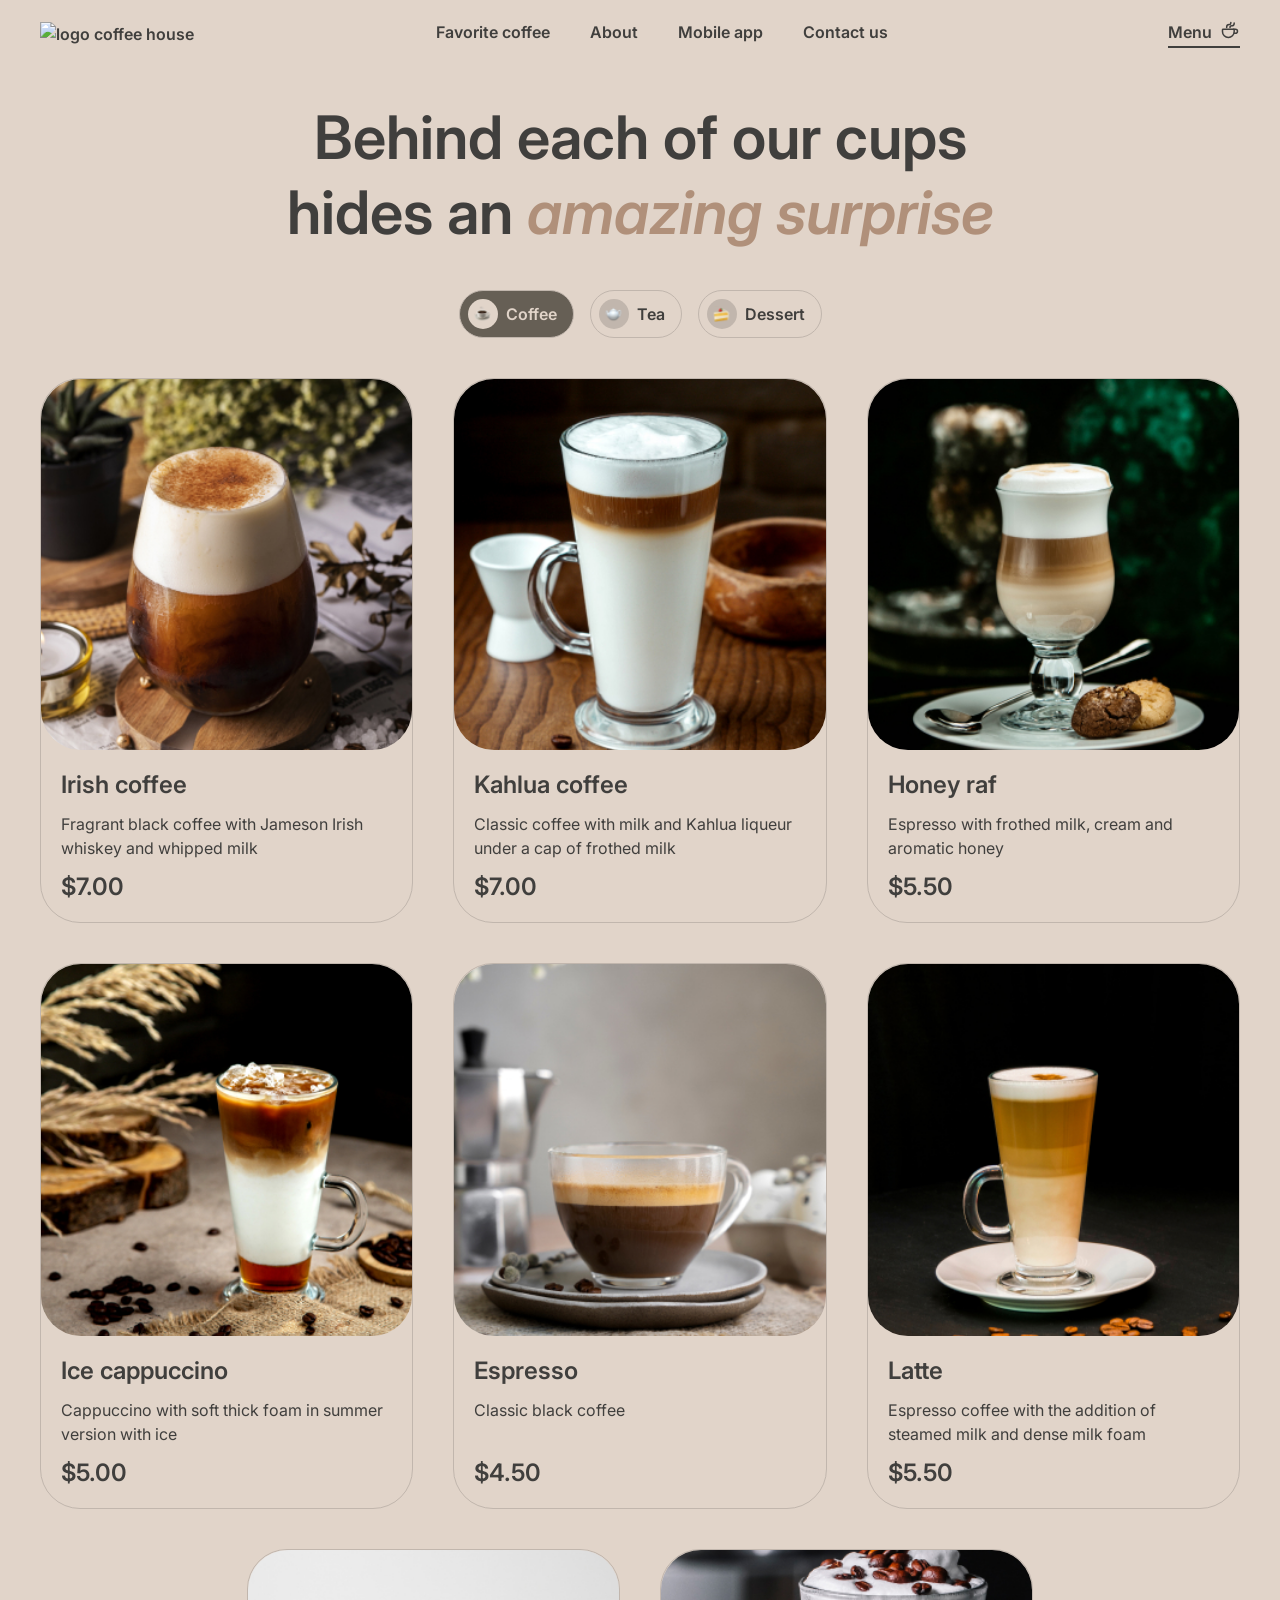
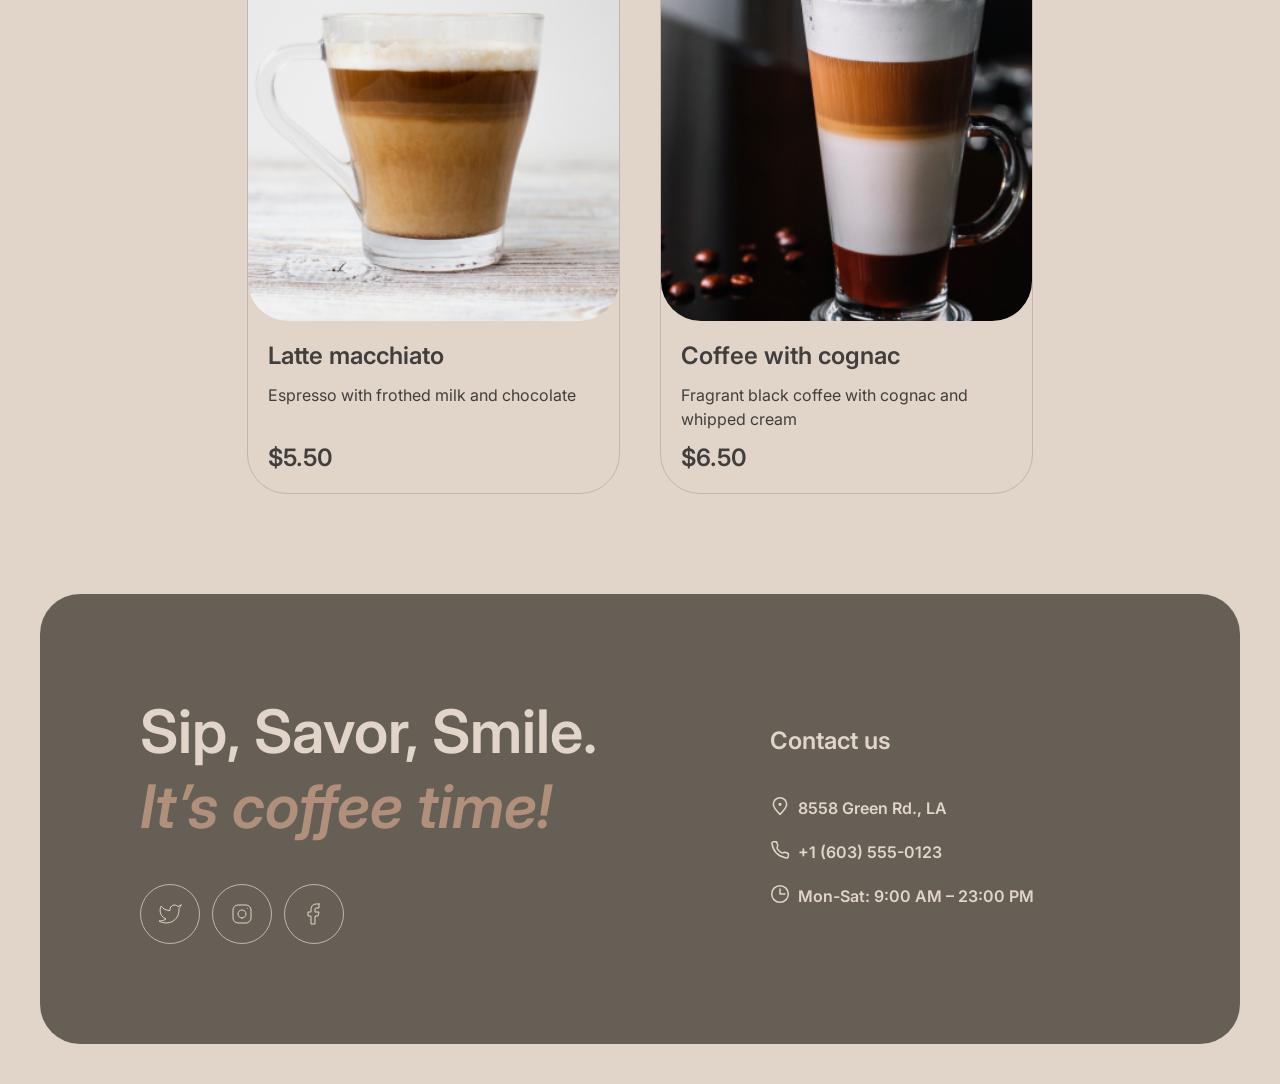
==== commit 9f553e46: "chore: files refactoring" ====
--- a/menu/index.html
+++ b/menu/index.html
@@ -15,52 +15,7 @@
     <header class="header">
       <div class="header__container container">
         <a href="../" class="header__logo">
-<!--          <img src="../assets/svg/logo.svg" alt="logo coffee house">-->
-          <span class="logo-icon">
-                    <svg width="100" height="60" viewBox="0 0 100 60" fill="none" xmlns="http://www.w3.org/2000/svg">
-<path d="M69 25C69 35.4934 60.4934 44 50 44C39.5066 44 31 35.4934 31 25C31 14.5066 39.5066 6 50 6C60.4934 6 69 14.5066 69 25Z"
-      fill="#B0907A"/>
-<path d="M95.6784 22.2913C95.8856 22.2732 96.0534 22.3548 96.1817 22.5364C96.326 22.7165 96.4127 22.9739 96.442 23.3086C96.4922 23.8824 96.4 24.3884 96.1652 24.8265C95.7789 25.5509 95.2359 26.1365 94.5362 26.5832C93.8524 27.0285 93.0084 27.295 92.0042 27.3829C90.4741 27.5168 89.2469 27.1664 88.3226 26.3318C87.3969 25.4812 86.8658 24.2749 86.7291 22.7129C86.6329 21.6131 86.7748 20.5727 87.1547 19.5919C87.5333 18.5951 88.1046 17.7822 88.8687 17.1532C89.6487 16.5229 90.5568 16.1623 91.5928 16.0717C92.5173 15.9908 93.2829 16.2049 93.8895 16.714C94.4948 17.2071 94.8386 17.9239 94.9209 18.8643C95.0171 19.9641 94.7016 20.9473 93.9743 21.814C93.2617 22.6633 91.9772 23.4021 90.1208 24.0303C90.5675 24.73 91.2451 25.0401 92.1537 24.9606C92.8072 24.9035 93.3279 24.7053 93.7158 24.3662C94.1197 24.0257 94.5692 23.4725 95.0643 22.7064C95.2346 22.4506 95.4393 22.3122 95.6784 22.2913ZM91.3914 18.4503C90.8016 18.5019 90.3295 18.8885 89.9751 19.6102C89.6365 20.3304 89.5098 21.1767 89.5949 22.149L89.5991 22.1968C90.5199 21.8914 91.2318 21.4918 91.7347 20.9981C92.2376 20.5044 92.4632 19.9626 92.4117 19.3729C92.3852 19.0701 92.2766 18.8386 92.0859 18.6786C91.9098 18.5013 91.6783 18.4252 91.3914 18.4503Z"
-      fill="currentColor"/>
-<path d="M83.2976 28.1446C81.7356 28.2813 80.4779 27.9497 79.5245 27.1497C78.5857 26.3324 78.0529 25.1985 77.926 23.7481C77.813 22.457 77.969 21.303 78.394 20.2861C78.819 19.2692 79.4149 18.4622 80.1818 17.8651C80.9487 17.268 81.7784 16.9304 82.671 16.8523C83.5477 16.7756 84.2481 16.9793 84.7723 17.4635C85.311 17.9303 85.6159 18.5702 85.6871 19.383C85.7456 20.0525 85.6437 20.6316 85.3813 21.1203C85.1348 21.6076 84.7725 21.8722 84.2944 21.9141C83.9915 21.9406 83.7382 21.8904 83.5344 21.7637C83.3465 21.6356 83.2414 21.444 83.2191 21.189C83.2093 21.0774 83.2141 20.9485 83.2334 20.8023C83.2527 20.6561 83.2676 20.5504 83.278 20.4852C83.3367 20.2392 83.357 20.0125 83.3389 19.8053C83.3208 19.5981 83.2511 19.4436 83.1297 19.3418C83.0243 19.2386 82.876 19.1953 82.6847 19.2121C82.3181 19.2441 81.9901 19.4415 81.7006 19.8041C81.4097 20.1508 81.193 20.6114 81.0506 21.186C80.9081 21.7606 80.8661 22.3826 80.9247 23.0521C81.0865 24.901 81.9723 25.7551 83.5821 25.6142C84.2356 25.557 84.9181 25.2805 85.6296 24.7846C86.3556 24.2714 87.0469 23.5444 87.7034 22.6036C87.8752 22.3637 88.0806 22.2333 88.3197 22.2124C88.5269 22.1942 88.6946 22.2759 88.8229 22.4574C88.9672 22.6375 89.054 22.895 89.0832 23.2297C89.1362 23.8354 89.028 24.3427 88.7587 24.7518C88.0904 25.7418 87.2526 26.5378 86.2452 27.1399C85.2524 27.7247 84.2699 28.0596 83.2976 28.1446Z"
-      fill="currentColor"/>
-<path d="M69.548 29.3476C68.9423 29.4006 68.4841 29.1195 68.1733 28.5042C67.8784 27.8876 67.6696 26.8779 67.5469 25.4753C67.3656 23.4032 67.4882 21.4089 67.9148 19.4924C68.0179 19.0177 68.2197 18.6627 68.5203 18.4276C68.8355 18.1752 69.288 18.0232 69.8778 17.9716C70.1965 17.9437 70.4232 17.964 70.5577 18.0326C70.6921 18.1011 70.7692 18.2469 70.7887 18.4701C70.811 18.7251 70.7416 19.3094 70.5806 20.2229C70.477 20.8744 70.3983 21.4434 70.3445 21.93C70.2907 22.4165 70.2626 23.0132 70.2602 23.7201C70.6663 22.3033 71.1584 21.136 71.7366 20.2181C72.3148 19.3002 72.8987 18.6308 73.4883 18.2098C74.0938 17.7874 74.6595 17.5532 75.1855 17.5072C76.2215 17.4166 76.7849 17.8893 76.8755 18.9253C76.8936 19.1325 76.8658 19.6409 76.7921 20.4504C76.7204 21.0991 76.6915 21.5032 76.7054 21.6626C76.7542 22.2204 76.9779 22.4819 77.3764 22.4471C77.8227 22.408 78.3658 22.0072 79.0057 21.2445C79.1948 21.0191 79.4009 20.8967 79.6241 20.8772C79.8313 20.8591 79.9991 20.9408 80.1274 21.1223C80.2702 21.2864 80.3549 21.5199 80.3814 21.8228C80.433 22.4125 80.314 22.8887 80.0245 23.2513C79.6187 23.7526 79.1275 24.1971 78.5511 24.5848C77.9893 24.9552 77.3736 25.1697 76.7042 25.2282C75.8594 25.3021 75.1951 25.1434 74.7111 24.7521C74.2431 24.3594 73.977 23.7965 73.9129 23.0633C73.892 22.8242 73.895 22.583 73.9219 22.3397C73.9258 22.0182 73.923 21.8016 73.9132 21.69C73.8909 21.435 73.7921 21.3151 73.6167 21.3305C73.3777 21.3514 73.0826 21.6503 72.7315 22.2271C72.395 22.7865 72.0738 23.5213 71.768 24.4314C71.4621 25.3415 71.2322 26.2932 71.0782 27.2864C70.9684 28.0509 70.8058 28.5791 70.5904 28.8709C70.3896 29.1455 70.0421 29.3044 69.548 29.3476Z"
-      fill="currentColor"/>
-<path d="M59.2452 30.2488C58.5279 30.3116 57.9096 30.0364 57.3902 29.4233C56.8853 28.7929 56.5897 27.9836 56.5032 26.9954C56.3986 25.8 56.3828 24.7012 56.4557 23.699C56.5273 22.6809 56.6975 21.5979 56.9665 20.4501C57.0841 19.958 57.2772 19.5958 57.546 19.3635C57.8148 19.1312 58.26 18.9878 58.8816 18.9334C59.2323 18.9028 59.4762 18.9376 59.6135 19.038C59.7667 19.1371 59.8531 19.2981 59.8726 19.5213C59.8838 19.6488 59.8337 20.0868 59.7226 20.8354C59.6148 21.4391 59.534 21.9842 59.4802 22.4707C59.3078 24.1722 59.246 25.3019 59.2948 25.8598C59.3241 26.1945 59.3849 26.4301 59.4771 26.5666C59.568 26.6871 59.7011 26.7397 59.8764 26.7244C60.1155 26.7035 60.3895 26.4386 60.6983 25.9297C61.023 25.4195 61.3421 24.6608 61.6555 23.6536C61.9849 22.6451 62.2788 21.4148 62.5372 19.9627C62.6229 19.4734 62.7842 19.114 63.0211 18.8845C63.2739 18.6535 63.6633 18.5151 64.1893 18.4691C64.5559 18.437 64.8151 18.4625 64.967 18.5456C65.1174 18.6127 65.203 18.7658 65.224 19.0049C65.2588 19.4034 65.1551 20.5127 64.9128 22.3327C64.645 24.412 64.532 25.6907 64.5739 26.1688C64.6004 26.4717 64.685 26.7052 64.8279 26.8694C64.9693 27.0176 65.1437 27.0827 65.3509 27.0645C65.6697 27.0366 66.0275 26.8126 66.4244 26.3924C66.8358 25.9549 67.3698 25.2657 68.0263 24.3249C68.198 24.0851 68.4035 23.9547 68.6425 23.9337C68.8498 23.9156 69.0175 23.9973 69.1458 24.1788C69.2901 24.3589 69.3768 24.6163 69.4061 24.9511C69.4619 25.5886 69.3537 26.096 69.0815 26.4731C68.4701 27.3779 67.7896 28.1361 67.04 28.7477C66.3064 29.358 65.4375 29.707 64.4334 29.7949C63.6683 29.8618 63.0766 29.6165 62.6585 29.0588C62.2562 28.4997 62.0084 27.6862 61.9149 26.6183C61.7388 27.7259 61.4055 28.5982 60.9152 29.2354C60.4235 29.8566 59.8668 30.1944 59.2452 30.2488Z"
-      fill="currentColor"/>
-<path d="M57.5606 22.8796C57.7678 22.8614 57.9362 22.9511 58.0659 23.1485C58.1956 23.346 58.2744 23.6041 58.3023 23.9229C58.3692 24.688 58.1779 25.1625 57.7282 25.3463C56.8011 25.7647 55.7659 26.048 54.6225 26.1963C54.4367 27.5616 53.9332 28.6898 53.1117 29.5808C52.2888 30.4559 51.3115 30.9429 50.1799 31.0419C49.2235 31.1256 48.3824 30.9663 47.6566 30.564C46.9467 30.1603 46.383 29.5913 45.9654 28.8569C45.5478 28.1225 45.3 27.309 45.2219 26.4164C45.1159 25.205 45.2529 24.1089 45.6328 23.1281C46.0114 22.1313 46.5841 21.3343 47.351 20.7372C48.1165 20.1242 48.9933 19.7744 49.9816 19.688C51.1929 19.582 52.2022 19.9193 53.0093 20.6999C53.8309 21.4632 54.3592 22.453 54.5941 23.6691C55.339 23.5558 56.2177 23.3183 57.23 22.9567C57.3547 22.9136 57.4649 22.8879 57.5606 22.8796ZM50.1494 28.4908C50.6595 28.4462 51.0797 28.2007 51.41 27.7542C51.7563 27.3063 51.959 26.6863 52.0182 25.8941C51.4948 25.6026 51.0739 25.1977 50.7555 24.6795C50.4531 24.1599 50.2754 23.5972 50.2224 22.9916C50.2001 22.7365 50.2017 22.4794 50.2272 22.2202L50.1076 22.2307C49.4701 22.2864 48.9633 22.644 48.5873 23.3032C48.2259 23.9452 48.094 24.824 48.1916 25.9398C48.2683 26.8164 48.4942 27.4712 48.8694 27.9042C49.2605 28.3357 49.6872 28.5313 50.1494 28.4908Z"
-      fill="currentColor"/>
-<path d="M40.3093 32.4354C39.4805 32.508 38.8262 32.3725 38.3464 32.029C37.8826 31.6841 37.6298 31.2726 37.5879 30.7944C37.5517 30.38 37.6717 30.0081 37.9481 29.6787C38.2244 29.3494 38.6575 29.1589 39.2472 29.1073C39.4544 29.0892 39.6956 29.0922 39.9708 29.1163C40.2604 29.1231 40.4777 29.1282 40.6226 29.1316C40.5704 28.7185 40.4406 28.3364 40.2332 27.9851C40.0417 27.6325 39.8038 27.3 39.5195 26.9876C39.2338 26.6592 38.9682 26.3773 38.7228 26.1418C38.3109 27.1254 37.8851 27.9497 37.4454 28.6145C37.0216 29.278 36.5472 29.9137 36.0222 30.5218C35.7604 30.8338 35.4701 31.0038 35.1513 31.0316C34.8963 31.054 34.6814 30.9844 34.5067 30.823C34.3306 30.6457 34.2307 30.4216 34.207 30.1506C34.1791 29.8318 34.2648 29.5272 34.4643 29.2367L34.7416 28.827C35.5235 27.6664 36.1068 26.7159 36.4918 25.9756C36.7223 25.4896 36.9874 24.8481 37.2871 24.0509C37.5853 23.2379 37.8735 22.4016 38.1517 21.542C38.3932 20.8142 38.9921 20.4085 39.9484 20.3248C40.3947 20.2858 40.709 20.2984 40.8913 20.3628C41.0736 20.4271 41.1725 20.547 41.1878 20.7223C41.1962 20.8179 41.1775 20.9722 41.1319 21.1849C41.0863 21.3977 41.0167 21.6126 40.9233 21.8296C40.6866 22.4285 40.5857 22.9272 40.6205 23.3257C40.6415 23.5647 40.7442 23.8208 40.9286 24.0937C41.1291 24.3653 41.4235 24.7009 41.8118 25.1006C42.3804 25.7254 42.8131 26.2657 43.11 26.7216C43.4214 27.1601 43.6015 27.6583 43.6503 28.2162C43.6642 28.3756 43.6678 28.6001 43.6611 28.8898C44.4156 28.5187 45.2617 27.6335 46.1993 26.2345C46.371 25.9946 46.5765 25.8642 46.8155 25.8433C47.0227 25.8252 47.1905 25.9069 47.3188 26.0884C47.4631 26.2685 47.5498 26.5259 47.5791 26.8606C47.6321 27.4663 47.5239 27.9737 47.2545 28.3827C46.544 29.4407 45.8382 30.185 45.1371 30.6158C44.4505 31.0292 43.5747 31.2985 42.5095 31.4238C41.9194 32.0215 41.186 32.3587 40.3093 32.4354Z"
-      fill="currentColor"/>
-<path d="M36.6171 26.7357C36.8243 26.7175 36.9921 26.7992 37.1204 26.9807C37.2646 27.1608 37.3514 27.4183 37.3807 27.753C37.4365 28.3905 37.3283 28.8979 37.0561 29.2751C36.5291 30.0439 35.7502 30.7786 34.7193 31.4791C33.7044 32.1782 32.5833 32.5815 31.3559 32.6888C29.6823 32.8353 28.3436 32.4947 27.3396 31.667C26.3356 30.8394 25.7646 29.6365 25.6266 28.0586C25.5304 26.9588 25.6722 25.9185 26.0522 24.9376C26.4308 23.9408 27.0021 23.1279 27.7662 22.4989C28.5462 21.8686 29.4542 21.508 30.4903 21.4174C31.4147 21.3365 32.1803 21.5506 32.787 22.0597C33.3923 22.5528 33.7361 23.2696 33.8183 24.21C33.9145 25.3098 33.599 26.293 32.8718 27.1597C32.1591 28.009 30.8826 28.7471 29.0422 29.3739C29.5048 30.0722 30.294 30.3726 31.4098 30.275C32.127 30.2122 32.9183 29.894 33.7836 29.3204C34.6634 28.7295 35.4025 27.9983 36.0009 27.1269C36.1726 26.887 36.378 26.7566 36.6171 26.7357ZM30.2888 23.796C29.6991 23.8476 29.227 24.2342 28.8725 24.9559C28.534 25.6761 28.4073 26.5224 28.4923 27.4947L28.4965 27.5425C29.4174 27.2371 30.1293 26.8375 30.6322 26.3438C31.1351 25.8501 31.3607 25.3083 31.3091 24.7186C31.2826 24.4158 31.174 24.1843 30.9834 24.0243C30.8072 23.847 30.5757 23.7709 30.2888 23.796Z"
-      fill="currentColor"/>
-<path d="M27.6906 27.5167C27.8978 27.4986 28.0656 27.5803 28.1939 27.7618C28.3382 27.9419 28.4249 28.1993 28.4542 28.5341C28.5086 29.1557 28.4004 29.6631 28.1296 30.0561C27.4454 31.0476 26.7351 31.8324 25.9987 32.4108C25.261 32.9733 24.3581 33.3012 23.2902 33.3946C22.2541 33.4853 21.3451 33.2837 20.5631 32.79C19.797 32.2949 19.028 31.3985 18.256 30.1009C17.6351 29.063 17.151 28.3023 16.8035 27.8188C16.4547 27.3193 16.119 26.9712 15.7967 26.7745C15.4903 26.5765 15.1198 26.4724 14.6852 26.4622C14.6508 26.8025 14.5595 27.8705 14.4114 29.6663C14.3537 30.4744 14.3165 30.9675 14.3 31.1456C14.2256 32.1319 13.9724 32.9089 13.5402 33.4767C13.1067 34.0286 12.4038 34.3471 11.4315 34.4321C10.3636 34.5256 9.38799 34.2977 8.50477 33.7486C7.63609 33.1822 6.9298 32.3606 6.38589 31.2839C5.84059 30.1913 5.50518 28.9277 5.37968 27.4932C5.1454 24.8154 5.40544 22.4638 6.15978 20.4383C6.93006 18.4115 8.10738 16.8148 9.69174 15.6483C11.2906 14.4644 13.1899 13.7763 15.3895 13.5838C16.9196 13.45 18.223 13.5688 19.2994 13.9404C20.3759 14.312 21.1968 14.8826 21.762 15.6523C22.3432 16.4206 22.6784 17.3148 22.7676 18.3349C22.8457 19.2275 22.7073 20.1229 22.3522 21.0213C22.0117 21.9023 21.4476 22.7066 20.66 23.434C19.8724 24.1614 18.8869 24.7375 17.7034 25.1622C18.4866 25.3025 19.1057 25.5856 19.5605 26.0116C20.0154 26.4376 20.4891 27.0787 20.9816 27.9351C21.5115 28.8524 22.0112 29.5153 22.4806 29.924C22.966 30.3312 23.4955 30.5098 24.0693 30.4596C24.5794 30.4149 25.0509 30.205 25.4838 29.8299C25.9154 29.4388 26.4456 28.7981 27.0744 27.9079C27.2461 27.6681 27.4515 27.5377 27.6906 27.5167ZM11.3837 26.727C10.8418 26.7744 10.4561 26.6797 10.2266 26.4428C10.013 26.2045 9.89225 25.9259 9.86436 25.6071C9.8309 25.2246 9.92394 24.9113 10.1435 24.6672C10.379 24.4218 10.6562 24.2851 10.9749 24.2572L11.5727 24.2049C11.691 22.6206 11.8123 21.2528 11.9364 20.1016C12.053 19.0474 12.6771 18.4708 13.8088 18.3718C14.7173 18.2923 15.2071 18.659 15.2782 19.4719C15.2936 19.6473 15.2975 19.7835 15.2899 19.8805L14.9199 23.9121C15.7764 23.789 16.5393 23.5134 17.2085 23.0855C17.8937 22.6561 18.4149 22.0966 18.7722 21.4068C19.1454 20.7156 19.2957 19.9556 19.2232 19.1268C19.1353 18.1226 18.7236 17.3636 17.988 16.8498C17.2524 16.3359 16.2232 16.1369 14.9002 16.2526C13.3382 16.3893 12.0016 16.8997 10.8904 17.7839C9.79381 18.6508 8.98568 19.8779 8.46605 21.4653C7.94503 23.0366 7.78003 24.9142 7.97108 27.0978C8.06033 28.1179 8.24063 28.9855 8.51198 29.7006C8.78334 30.4157 9.08648 30.9432 9.42139 31.2834C9.75631 31.6235 10.0592 31.7817 10.3302 31.7579C10.5374 31.7398 10.6957 31.6216 10.8051 31.4032C10.9304 31.1834 11.0127 30.839 11.052 30.3698L11.3837 26.727Z"
-      fill="currentColor"/>
-<path d="M78.4033 54.0001V48.1819H82.1874V49.0654H79.4573V50.645H81.9914V51.5285H79.4573V53.1165H82.2101V54.0001H78.4033Z"
-      fill="currentColor"/>
-<path d="M75.9698 49.7813C75.9433 49.5332 75.8316 49.34 75.6346 49.2017C75.4395 49.0635 75.1857 48.9943 74.8732 48.9943C74.6535 48.9943 74.4651 49.0275 74.3079 49.0938C74.1507 49.1601 74.0304 49.25 73.9471 49.3637C73.8638 49.4773 73.8211 49.607 73.8192 49.7529C73.8192 49.8741 73.8467 49.9792 73.9016 50.0682C73.9585 50.1572 74.0352 50.233 74.1317 50.2955C74.2283 50.3561 74.3353 50.4072 74.4528 50.4489C74.5702 50.4906 74.6886 50.5256 74.8079 50.554L75.3533 50.6904C75.573 50.7415 75.7842 50.8106 75.9869 50.8977C76.1914 50.9849 76.3742 51.0947 76.5352 51.2273C76.698 51.3599 76.8268 51.5199 76.9215 51.7074C77.0162 51.8949 77.0636 52.1146 77.0636 52.3665C77.0636 52.7074 76.9764 53.0076 76.8022 53.2671C76.628 53.5246 76.3761 53.7263 76.0465 53.8722C75.7189 54.0161 75.3221 54.0881 74.8562 54.0881C74.4035 54.0881 74.0105 54.018 73.6772 53.8779C73.3458 53.7377 73.0863 53.5332 72.8988 53.2642C72.7132 52.9953 72.6128 52.6676 72.5977 52.2813H73.6346C73.6497 52.4839 73.7122 52.6525 73.8221 52.787C73.9319 52.9214 74.0749 53.0218 74.2511 53.0881C74.4291 53.1544 74.628 53.1875 74.8477 53.1875C75.0768 53.1875 75.2776 53.1534 75.4499 53.0852C75.6242 53.0152 75.7605 52.9186 75.859 52.7955C75.9575 52.6705 76.0077 52.5246 76.0096 52.358C76.0077 52.2065 75.9632 52.0815 75.8761 51.983C75.7889 51.8826 75.6668 51.7993 75.5096 51.733C75.3543 51.6648 75.1725 51.6042 74.9641 51.5512L74.3022 51.3807C73.823 51.2576 73.4442 51.071 73.1658 50.821C72.8893 50.5692 72.7511 50.2349 72.7511 49.8182C72.7511 49.4754 72.8439 49.1752 73.0295 48.9176C73.217 48.6601 73.4717 48.4602 73.7937 48.3182C74.1156 48.1743 74.4802 48.1023 74.8874 48.1023C75.3003 48.1023 75.6621 48.1743 75.9727 48.3182C76.2852 48.4602 76.5304 48.6582 76.7085 48.912C76.8865 49.1638 76.9783 49.4536 76.984 49.7813H75.9698Z"
-      fill="currentColor"/>
-<path d="M70.2086 48.1819H71.2626V51.983C71.2626 52.3997 71.1641 52.7662 70.9672 53.0825C70.7721 53.3987 70.4975 53.6459 70.1433 53.8239C69.7891 54.0001 69.3753 54.0881 68.9018 54.0881C68.4264 54.0881 68.0117 54.0001 67.6575 53.8239C67.3033 53.6459 67.0287 53.3987 66.8336 53.0825C66.6386 52.7662 66.541 52.3997 66.541 51.983V48.1819H67.595V51.895C67.595 52.1374 67.648 52.3533 67.7541 52.5427C67.862 52.7321 68.0136 52.8807 68.2086 52.9887C68.4037 53.0948 68.6348 53.1478 68.9018 53.1478C69.1689 53.1478 69.3999 53.0948 69.595 52.9887C69.792 52.8807 69.9435 52.7321 70.0495 52.5427C70.1556 52.3533 70.2086 52.1374 70.2086 51.895V48.1819Z"
-      fill="currentColor"/>
-<path d="M65.1444 51.0909C65.1444 51.7178 65.027 52.2548 64.7922 52.7017C64.5592 53.1468 64.241 53.4877 63.8376 53.7245C63.4361 53.9612 62.9806 54.0796 62.4711 54.0796C61.9617 54.0796 61.5052 53.9612 61.1018 53.7245C60.7003 53.4858 60.3821 53.144 60.1473 52.6989C59.9143 52.2519 59.7979 51.7159 59.7979 51.0909C59.7979 50.464 59.9143 49.9281 60.1473 49.483C60.3821 49.036 60.7003 48.6942 61.1018 48.4574C61.5052 48.2207 61.9617 48.1023 62.4711 48.1023C62.9806 48.1023 63.4361 48.2207 63.8376 48.4574C64.241 48.6942 64.5592 49.036 64.7922 49.483C65.027 49.9281 65.1444 50.464 65.1444 51.0909ZM64.0848 51.0909C64.0848 50.6496 64.0157 50.2775 63.8774 49.9745C63.741 49.6695 63.5516 49.4394 63.3092 49.2841C63.0668 49.1269 62.7874 49.0483 62.4711 49.0483C62.1549 49.0483 61.8755 49.1269 61.6331 49.2841C61.3907 49.4394 61.2003 49.6695 61.0621 49.9745C60.9257 50.2775 60.8575 50.6496 60.8575 51.0909C60.8575 51.5322 60.9257 51.9053 61.0621 52.2102C61.2003 52.5133 61.3907 52.7434 61.6331 52.9006C61.8755 53.0559 62.1549 53.1335 62.4711 53.1335C62.7874 53.1335 63.0668 53.0559 63.3092 52.9006C63.5516 52.7434 63.741 52.5133 63.8774 52.2102C64.0157 51.9053 64.0848 51.5322 64.0848 51.0909Z"
-      fill="currentColor"/>
-<path d="M53.5918 54.0001V48.1819H54.6458V50.645H57.3418V48.1819H58.3986V54.0001H57.3418V51.5285H54.6458V54.0001H53.5918Z"
-      fill="currentColor"/>
-<path d="M45.9482 54.0001V48.1819H49.7323V49.0654H47.0022V50.645H49.5363V51.5285H47.0022V53.1165H49.7551V54.0001H45.9482Z"
-      fill="currentColor"/>
-<path d="M40.6895 54.0001V48.1819H44.4735V49.0654H41.7434V50.645H44.2775V51.5285H41.7434V53.1165H44.4963V54.0001H40.6895Z"
-      fill="currentColor"/>
-<path d="M35.6016 54.0001V48.1819H39.3288V49.0654H36.6555V50.645H39.0732V51.5285H36.6555V54.0001H35.6016Z"
-      fill="currentColor"/>
-<path d="M30.5137 54.0001V48.1819H34.2409V49.0654H31.5676V50.645H33.9853V51.5285H31.5676V54.0001H30.5137Z"
-      fill="currentColor"/>
-<path d="M29.1181 51.0909C29.1181 51.7178 29.0007 52.2548 28.7658 52.7017C28.5328 53.1468 28.2147 53.4877 27.8113 53.7245C27.4097 53.9612 26.9542 54.0796 26.4448 54.0796C25.9353 54.0796 25.4789 53.9612 25.0755 53.7245C24.6739 53.4858 24.3558 53.144 24.1209 52.6989C23.888 52.2519 23.7715 51.7159 23.7715 51.0909C23.7715 50.464 23.888 49.9281 24.1209 49.483C24.3558 49.036 24.6739 48.6942 25.0755 48.4574C25.4789 48.2207 25.9353 48.1023 26.4448 48.1023C26.9542 48.1023 27.4097 48.2207 27.8113 48.4574C28.2147 48.6942 28.5328 49.036 28.7658 49.483C29.0007 49.9281 29.1181 50.464 29.1181 51.0909ZM28.0584 51.0909C28.0584 50.6496 27.9893 50.2775 27.851 49.9745C27.7147 49.6695 27.5253 49.4394 27.2828 49.2841C27.0404 49.1269 26.7611 49.0483 26.4448 49.0483C26.1285 49.0483 25.8491 49.1269 25.6067 49.2841C25.3643 49.4394 25.1739 49.6695 25.0357 49.9745C24.8993 50.2775 24.8311 50.6496 24.8311 51.0909C24.8311 51.5322 24.8993 51.9053 25.0357 52.2102C25.1739 52.5133 25.3643 52.7434 25.6067 52.9006C25.8491 53.0559 26.1285 53.1335 26.4448 53.1335C26.7611 53.1335 27.0404 53.0559 27.2828 52.9006C27.5253 52.7434 27.7147 52.5133 27.851 52.2102C27.9893 51.9053 28.0584 51.5322 28.0584 51.0909Z"
-      fill="currentColor"/>
-<path d="M22.5536 50.1449H21.4911C21.4608 49.9707 21.4049 49.8163 21.3235 49.6818C21.2421 49.5455 21.1407 49.4299 21.0195 49.3352C20.8983 49.2406 20.7601 49.1695 20.6048 49.1222C20.4513 49.0729 20.2856 49.0483 20.1076 49.0483C19.7913 49.0483 19.511 49.1279 19.2667 49.287C19.0224 49.4442 18.8311 49.6752 18.6928 49.9801C18.5546 50.2832 18.4854 50.6534 18.4854 51.0909C18.4854 51.536 18.5546 51.911 18.6928 52.2159C18.833 52.519 19.0243 52.7481 19.2667 52.9034C19.511 53.0568 19.7904 53.1335 20.1048 53.1335C20.279 53.1335 20.4419 53.1108 20.5934 53.0654C20.7468 53.018 20.8841 52.9489 21.0053 52.858C21.1284 52.7671 21.2317 52.6553 21.315 52.5227C21.4002 52.3902 21.4589 52.2387 21.4911 52.0682L22.5536 52.0739C22.5138 52.3504 22.4277 52.6099 22.2951 52.8523C22.1644 53.0947 21.993 53.3087 21.7809 53.4943C21.5688 53.6781 21.3207 53.822 21.0366 53.9262C20.7525 54.0284 20.4371 54.0796 20.0906 54.0796C19.5792 54.0796 19.1228 53.9612 18.7212 53.7245C18.3197 53.4877 18.0034 53.1459 17.7724 52.6989C17.5413 52.2519 17.4258 51.7159 17.4258 51.0909C17.4258 50.464 17.5423 49.9281 17.7752 49.483C18.0082 49.036 18.3254 48.6942 18.7269 48.4574C19.1284 48.2207 19.583 48.1023 20.0906 48.1023C20.4144 48.1023 20.7156 48.1477 20.994 48.2387C21.2724 48.3296 21.5205 48.4631 21.7383 48.6392C21.9561 48.8135 22.1351 49.0275 22.2752 49.2813C22.4173 49.5332 22.5101 49.821 22.5536 50.1449Z"
-      fill="currentColor"/>
-</svg>
-
-                </span>
+          <img src="../assets/svg/logo.svg" alt="logo coffee house">
         </a>
         <div class="header__nav-container">
           <nav class="header__nav">
@@ -71,51 +26,12 @@
               <li class="header__item"><a href="#footer" class="header__item-link">Contact us</a></li>
             </ul>
           </nav>
-
-          <div class="header__buttons">
-            <button class="header__theme-toggle" type="button">
-                        <span class="theme-toggle__icon theme-toggle__icon--sun">
-                            <img src="../assets/svg/sun.svg" alt="">
-                        </span>
-              <span class="theme-toggle__icon theme-toggle__icon--moon">
-                            <svg width="18" height="18" viewBox="0 0 18 18">
-    <path
-            d="M9 0C4.03 0 0 4.03 0 9C0 13.97 4.03 18 9 18C13.97 18 18 13.97 18 9C18 8.54 17.96 8.08 17.9 7.64C16.92 9.01 15.32 9.9 13.5 9.9C10.52 9.9 8.1 7.48 8.1 4.5C8.1 2.69 8.99 1.08 10.36 0.0999999C9.92 0.0399999 9.46 0 9 0Z"
-            fill="currentColor"
-    />
-  </svg>
-                        </span>
-            </button>
-            <div class="header__link-menu menu-link">
-              <div class="menu-link__text">Menu</div>
-              <span class="menu-link__icon">
-                            <svg width="20" height="20" viewBox="0 0 20 20" fill="none"
-                                 xmlns="http://www.w3.org/2000/svg">
-                            <path d="M14.167 9.76667V11.6667C14.167 14.8883 11.5553 17.5 8.33366 17.5C5.112 17.5 2.50033 14.8883 2.50033 11.6667V9.76667C2.50033 9.4353 2.76896 9.16667 3.10033 9.16667H13.567C13.8984 9.16667 14.167 9.4353 14.167 9.76667Z"
-                                  stroke="currentColor" stroke-width="1.5" stroke-linecap="round"
-                                  stroke-linejoin="round"/>
-                            <path d="M10.0003 7.50008C10.0003 6.66675 10.5956 5.83341 11.786 5.83341V5.83341C13.101 5.83341 14.167 4.76743 14.167 3.45246V2.91675"
-                                  stroke="currentColor" stroke-width="1.5" stroke-linecap="round"
-                                  stroke-linejoin="round"/>
-                            <path d="M6.66634 7.5V7.08333C6.66634 5.70262 7.78563 4.58333 9.16634 4.58333V4.58333C10.0868 4.58333 10.833 3.83714 10.833 2.91667V2.5"
-                                  stroke="currentColor" stroke-width="1.5" stroke-linecap="round"
-                                  stroke-linejoin="round"/>
-                            <path d="M13.333 9.16675H15.4163C16.5669 9.16675 17.4997 10.0995 17.4997 11.2501C17.4997 12.4007 16.5669 13.3334 15.4163 13.3334H14.1663"
-                                  stroke="currentColor" stroke-width="1.5" stroke-linecap="round"
-                                  stroke-linejoin="round"/>
-                        </svg>
-                        </span>
-            </div>
-          </div>
-
-<!--          <div class="header__link-menu menu-link">-->
-<!--            <div class="menu-link__text">Menu</div>-->
-<!--            <img src="../assets/svg/coffee-cup.svg" alt="coffee-cup" class="menu-link__icon">-->
-<!--          </div>-->
-
-
+          <div class="header__link-menu menu-link">
+            <div class="menu-link__text">Menu</div>
+            <img src="../assets/svg/coffee-cup.svg" alt="coffee-cup" class="menu-link__icon">
+          </div>
         </div>
-        <div class="burger">
+        <div class="burger" id="burger">
           <span class="burger__line"></span>
         </div>
       </div>
@@ -129,115 +45,321 @@
               <div class="button__img button__img_active"><img src="../assets/svg/coffee-icon.svg" alt="a cup of coffee"></div>
               <div class="button__name">Coffee</div>
             </div>
-            <div class="menu__button menu__button_inactive">
-              <div class="button__img button__img_inactive"><img src="../assets/svg/tea-icon.svg" alt="a cup of tee"></div>
+            <div class="menu__button">
+              <div class="button__img"><img src="../assets/svg/tea-icon.svg" alt="a cup of tee"></div>
               <div class="button__name">Tea</div>
             </div>
-            <div class="menu__button menu__button_inactive">
-              <div class="button__img button__img_inactive"><img src="../assets/svg/desert-icon.svg" alt="desert"></div>
+            <div class="menu__button">
+              <div class="button__img"><img src="../assets/svg/desert-icon.svg" alt="desert"></div>
               <div class="button__name">Dessert</div>
             </div>
           </div>
-          <div class="menu__cards">
-            <div class="menu__card-wrapper">
-              <div class="menu__card">
-                <div class="menu__card-picture">
-                  <img src="../assets/img/coffee-1.jpg" alt="Irish coffee" class="menu__card-img">
-                </div>
-                <div class="menu__card-content">
-                  <h3 class="menu__card-title">Irish coffee</h3>
-                  <div class="menu__card-text">Fragrant black coffee with Jameson Irish whiskey and whipped milk</div>
-                  <div class="menu__card-price">$7.00</div>
-                </div>
-              </div>
-            </div>
-            <div class="menu__card-wrapper">
-              <div class="menu__card">
-                <div class="menu__card-picture">
-                  <img src="../assets/img/coffee-2.jpg" alt="Kahlua coffee" class="menu__card-img">
-                </div>
-                <div class="menu__card-content">
-                  <h3 class="menu__card-title">Kahlua coffee</h3>
-                  <div class="menu__card-text">Classic coffee with milk and Kahlua liqueur under a cap of frothed milk</div>
-                  <div class="menu__card-price">$7.00</div>
-                </div>
-              </div>
-            </div>
-            <div class="menu__card-wrapper">
-              <div class="menu__card">
-                <div class="menu__card-picture">
-                  <img src="../assets/img/coffee-3.jpg" alt="Honey raf" class="menu__card-img">
-                </div>
-                <div class="menu__card-content">
-                  <h3 class="menu__card-title">Honey raf</h3>
-                  <div class="menu__card-text">Espresso with frothed milk, cream and aromatic honey</div>
-                  <div class="menu__card-price">$5.50</div>
-                </div>
-              </div>
-            </div>
-            <div class="menu__card-wrapper">
-              <div class="menu__card">
-                <div class="menu__card-picture">
-                  <img src="../assets/img/coffee-4.jpg" alt="Ice cappuccino" class="menu__card-img">
-                </div>
-                <div class="menu__card-content">
-                  <h3 class="menu__card-title">Ice cappuccino</h3>
-                  <div class="menu__card-text">Cappuccino with soft thick foam in summer version with ice</div>
-                  <div class="menu__card-price">$5.00</div>
-                </div>
-              </div>
-            </div>
-            <div class="menu__card-wrapper">
-              <div class="menu__card">
-                <div class="menu__card-picture">
-                  <img src="../assets/img/coffee-5.jpg" alt="Espresso" class="menu__card-img">
-                </div>
-                <div class="menu__card-content">
-                  <h3 class="menu__card-title">Espresso</h3>
-                  <div class="menu__card-text">Classic black coffee</div>
-                  <div class="menu__card-price">$4.50</div>
-                </div>
-              </div>
-            </div>
-            <div class="menu__card-wrapper">
-              <div class="menu__card">
-                <div class="menu__card-picture">
-                  <img src="../assets/img/coffee-6.jpg" alt="Latte" class="menu__card-img">
-                </div>
-                <div class="menu__card-content">
-                  <h3 class="menu__card-title">Latte</h3>
-                  <div class="menu__card-text">Espresso coffee with the addition of steamed milk and dense milk foam</div>
-                  <div class="menu__card-price">$5.50</div>
-                </div>
-              </div>
-            </div>
-            <div class="menu__card-wrapper">
-              <div class="menu__card">
-                <div class="menu__card-picture">
-                  <img src="../assets/img/coffee-7.jpg" alt="Latte macchiato" class="menu__card-img">
-                </div>
-                <div class="menu__card-content">
-                  <h3 class="menu__card-title">Latte macchiato</h3>
-                  <div class="menu__card-text">Espresso with frothed milk and chocolate</div>
-                  <div class="menu__card-price">$5.50</div>
-                </div>
-              </div>
-            </div>
-            <div class="menu__card-wrapper">
-              <div class="menu__card">
-                <div class="menu__card-picture">
-                  <img src="../assets/img/coffee-8.jpg" alt="Coffee with cognac" class="menu__card-img">
-                </div>
-                <div class="menu__card-content">
-                  <h3 class="menu__card-title">Coffee with cognac</h3>
-                  <div class="menu__card-text">Fragrant black coffee with cognac and whipped cream</div>
-                  <div class="menu__card-price">$5.50</div>
-                </div>
-              </div>
-            </div>
-          </div>
-          <div class="menu__button-refresh">
+          <div class="menu__cards-container">
+            <div class="menu__cards menu__cards_active">
+              <div class="menu__card-wrapper">
+                <div class="menu__card">
+                  <div class="menu__card-picture">
+                    <img src="../assets/img/coffee-1.jpg" alt="Irish coffee" class="menu__card-img">
+                  </div>
+                  <div class="menu__card-content">
+                    <h3 class="menu__card-title">Irish coffee</h3>
+                    <div class="menu__card-text">Fragrant black coffee with Jameson Irish whiskey and whipped milk</div>
+                    <div class="menu__card-price">$7.00</div>
+                  </div>
+                </div>
+              </div>
+              <div class="menu__card-wrapper">
+                <div class="menu__card">
+                  <div class="menu__card-picture">
+                    <img src="../assets/img/coffee-2.jpg" alt="Kahlua coffee" class="menu__card-img">
+                  </div>
+                  <div class="menu__card-content">
+                    <h3 class="menu__card-title">Kahlua coffee</h3>
+                    <div class="menu__card-text">Classic coffee with milk and Kahlua liqueur under a cap of frothed milk</div>
+                    <div class="menu__card-price">$7.00</div>
+                  </div>
+                </div>
+              </div>
+              <div class="menu__card-wrapper">
+                <div class="menu__card">
+                  <div class="menu__card-picture">
+                    <img src="../assets/img/coffee-3.jpg" alt="Honey raf" class="menu__card-img">
+                  </div>
+                  <div class="menu__card-content">
+                    <h3 class="menu__card-title">Honey raf</h3>
+                    <div class="menu__card-text">Espresso with frothed milk, cream and aromatic honey</div>
+                    <div class="menu__card-price">$5.50</div>
+                  </div>
+                </div>
+              </div>
+              <div class="menu__card-wrapper">
+                <div class="menu__card">
+                  <div class="menu__card-picture">
+                    <img src="../assets/img/coffee-4.jpg" alt="Ice cappuccino" class="menu__card-img">
+                  </div>
+                  <div class="menu__card-content">
+                    <h3 class="menu__card-title">Ice cappuccino</h3>
+                    <div class="menu__card-text">Cappuccino with soft thick foam in summer version with ice</div>
+                    <div class="menu__card-price">$5.00</div>
+                  </div>
+                </div>
+              </div>
+              <div class="menu__card-wrapper card-wrapper__hidden">
+                <div class="menu__card">
+                  <div class="menu__card-picture">
+                    <img src="../assets/img/coffee-5.jpg" alt="Espresso" class="menu__card-img">
+                  </div>
+                  <div class="menu__card-content">
+                    <h3 class="menu__card-title">Espresso</h3>
+                    <div class="menu__card-text">Classic black coffee</div>
+                    <div class="menu__card-price">$4.50</div>
+                  </div>
+                </div>
+              </div>
+              <div class="menu__card-wrapper card-wrapper__hidden">
+                <div class="menu__card">
+                  <div class="menu__card-picture">
+                    <img src="../assets/img/coffee-6.jpg" alt="Latte" class="menu__card-img">
+                  </div>
+                  <div class="menu__card-content">
+                    <h3 class="menu__card-title">Latte</h3>
+                    <div class="menu__card-text">Espresso coffee with the addition of steamed milk and dense milk foam</div>
+                    <div class="menu__card-price">$5.50</div>
+                  </div>
+                </div>
+              </div>
+              <div class="menu__card-wrapper card-wrapper__hidden">
+                <div class="menu__card">
+                  <div class="menu__card-picture">
+                    <img src="../assets/img/coffee-7.jpg" alt="Latte macchiato" class="menu__card-img">
+                  </div>
+                  <div class="menu__card-content">
+                    <h3 class="menu__card-title">Latte macchiato</h3>
+                    <div class="menu__card-text">Espresso with frothed milk and chocolate</div>
+                    <div class="menu__card-price">$5.50</div>
+                  </div>
+                </div>
+              </div>
+              <div class="menu__card-wrapper card-wrapper__hidden">
+                <div class="menu__card">
+                  <div class="menu__card-picture">
+                    <img src="../assets/img/coffee-8.jpg" alt="Coffee with cognac" class="menu__card-img">
+                  </div>
+                  <div class="menu__card-content">
+                    <h3 class="menu__card-title">Coffee with cognac</h3>
+                    <div class="menu__card-text">Fragrant black coffee with cognac and whipped cream</div>
+                    <div class="menu__card-price">$6.50</div>
+                  </div>
+                </div>
+              </div>
+            </div>
+            <div class="menu__cards">
+              <div class="menu__card-wrapper">
+                <div class="menu__card">
+                  <div class="menu__card-picture">
+                    <img src="../assets/img/tea-1.jpg" alt="Moroccan" class="menu__card-img">
+                  </div>
+                  <div class="menu__card-content">
+                    <h3 class="menu__card-title">Moroccan</h3>
+                    <div class="menu__card-text">Fragrant black tea with the addition of tangerine, cinnamon, honey, lemon and mint</div>
+                    <div class="menu__card-price">$4.50</div>
+                  </div>
+                </div>
+              </div>
+              <div class="menu__card-wrapper">
+                <div class="menu__card">
+                  <div class="menu__card-picture">
+                    <img src="../assets/img/tea-2.jpg" alt="Ginger" class="menu__card-img">
+                  </div>
+                  <div class="menu__card-content">
+                    <h3 class="menu__card-title">Ginger</h3>
+                    <div class="menu__card-text">Original black tea with fresh ginger, lemon and honey</div>
+                    <div class="menu__card-price">$5.00</div>
+                  </div>
+                </div>
+              </div>
+              <div class="menu__card-wrapper">
+                <div class="menu__card">
+                  <div class="menu__card-picture">
+                    <img src="../assets/img/tea-3.jpg" alt="Cranberry" class="menu__card-img">
+                  </div>
+                  <div class="menu__card-content">
+                    <h3 class="menu__card-title">Cranberry</h3>
+                    <div class="menu__card-text">Invigorating black tea with cranberry and honey</div>
+                    <div class="menu__card-price">$5.00</div>
+                  </div>
+                </div>
+              </div>
+              <div class="menu__card-wrapper">
+                <div class="menu__card">
+                  <div class="menu__card-picture">
+                    <img src="../assets/img/tea-4.jpg" alt="Sea buckthorn" class="menu__card-img">
+                  </div>
+                  <div class="menu__card-content">
+                    <h3 class="menu__card-title">Sea buckthorn</h3>
+                    <div class="menu__card-text">Toning sweet black tea with sea buckthorn, fresh thyme and cinnamon</div>
+                    <div class="menu__card-price">$5.50</div>
+                  </div>
+                </div>
+              </div>
+            </div>
+            <div class="menu__cards">
+              <div class="menu__card-wrapper">
+                <div class="menu__card">
+                  <div class="menu__card-picture">
+                    <img src="../assets/img/dessert-1.jpg" alt="Marble cheesecake" class="menu__card-img">
+                  </div>
+                  <div class="menu__card-content">
+                    <h3 class="menu__card-title">Marble cheesecake</h3>
+                    <div class="menu__card-text">Philadelphia cheese with lemon zest on a light sponge cake and red currant jam</div>
+                    <div class="menu__card-price">$3.50</div>
+                  </div>
+                </div>
+              </div>
+              <div class="menu__card-wrapper">
+                <div class="menu__card">
+                  <div class="menu__card-picture">
+                    <img src="../assets/img/dessert-2.jpg" alt="Red velvet" class="menu__card-img">
+                  </div>
+                  <div class="menu__card-content">
+                    <h3 class="menu__card-title">Red velvet</h3>
+                    <div class="menu__card-text">Layer cake with cream cheese frosting</div>
+                    <div class="menu__card-price">$4.00</div>
+                  </div>
+                </div>
+              </div>
+              <div class="menu__card-wrapper">
+                <div class="menu__card">
+                  <div class="menu__card-picture">
+                    <img src="../assets/img/dessert-3.jpg" alt="Cheesecakes" class="menu__card-img">
+                  </div>
+                  <div class="menu__card-content">
+                    <h3 class="menu__card-title">Cheesecakes</h3>
+                    <div class="menu__card-text">Soft cottage cheese pancakes with sour cream and fresh berries and sprinkled with powdered sugar</div>
+                    <div class="menu__card-price">$4.50</div>
+                  </div>
+                </div>
+              </div>
+              <div class="menu__card-wrapper">
+                <div class="menu__card">
+                  <div class="menu__card-picture">
+                    <img src="../assets/img/dessert-4.jpg" alt="Creme brulee" class="menu__card-img">
+                  </div>
+                  <div class="menu__card-content">
+                    <h3 class="menu__card-title">Creme brulee</h3>
+                    <div class="menu__card-text">Delicate creamy dessert in a caramel basket with wild berries</div>
+                    <div class="menu__card-price">$4.00</div>
+                  </div>
+                </div>
+              </div>
+              <div class="menu__card-wrapper card-wrapper__hidden">
+                <div class="menu__card">
+                  <div class="menu__card-picture">
+                    <img src="../assets/img/dessert-5.jpg" alt="Pancakes" class="menu__card-img">
+                  </div>
+                  <div class="menu__card-content">
+                    <h3 class="menu__card-title">Pancakes</h3>
+                    <div class="menu__card-text">Tender pancakes with strawberry jam and fresh strawberries</div>
+                    <div class="menu__card-price">$4.50</div>
+                  </div>
+                </div>
+              </div>
+              <div class="menu__card-wrapper card-wrapper__hidden">
+                <div class="menu__card">
+                  <div class="menu__card-picture">
+                    <img src="../assets/img/dessert-6.jpg" alt="Honey cake" class="menu__card-img">
+                  </div>
+                  <div class="menu__card-content">
+                    <h3 class="menu__card-title">Honey cake</h3>
+                    <div class="menu__card-text">Classic honey cake with delicate custard</div>
+                    <div class="menu__card-price">$4.50</div>
+                  </div>
+                </div>
+              </div>
+              <div class="menu__card-wrapper card-wrapper__hidden">
+                <div class="menu__card">
+                  <div class="menu__card-picture">
+                    <img src="../assets/img/dessert-7.jpg" alt="Chocolate cake" class="menu__card-img">
+                  </div>
+                  <div class="menu__card-content">
+                    <h3 class="menu__card-title">Chocolate cake</h3>
+                    <div class="menu__card-text">Cake with hot chocolate filling and nuts with dried apricots</div>
+                    <div class="menu__card-price">$5.50</div>
+                  </div>
+                </div>
+              </div>
+              <div class="menu__card-wrapper card-wrapper__hidden">
+                <div class="menu__card">
+                  <div class="menu__card-picture">
+                    <img src="../assets/img/dessert-8.jpg" alt="Black forest" class="menu__card-img">
+                  </div>
+                  <div class="menu__card-content">
+                    <h3 class="menu__card-title">Black forest</h3>
+                    <div class="menu__card-text">A combination of thin sponge cake with cherry jam and light chocolate mousse</div>
+                    <div class="menu__card-price">$6.50</div>
+                  </div>
+                </div>
+              </div>
+            </div>
+          </div>
+          <div class="menu__button-refresh fadein">
             <img src="../assets/svg/refresh.svg" alt="refresh button">
+          </div>
+          <div class="menu__modal" id="modal">
+            <div class="menu__modal-drinks modal-drinks">
+              <div class="modal-drinks__img">
+                <img src="../assets/img/coffee-1.jpg" alt="Irish coffee" class="modal-drinks__pic">
+              </div>
+              <div class="modal-drinks__content">
+                <div class="modal-drinks__title-text">
+                  <h3 class="modal-drinks__title">Irish coffee</h3>
+                  <div class="modal-drinks__text">Fragrant black coffee with Jameson Irish whiskey and whipped milk</div>
+                </div>
+                <div class="modal-drinks__size tabs">
+                  <div class="tabs__text">Size</div>
+                  <div class="tabs__buttons">
+                    <div class="tabs__button tabs__button-size tabs__button_active">
+                      <div class="tabs__button-letter">S</div>
+                      <div class="tabs__button-name size-s">200 ml</div>
+                    </div>
+                    <div class="tabs__button tabs__button-size">
+                      <div class="tabs__button-letter">M</div>
+                      <div class="tabs__button-name size-m">300 ml</div>
+                    </div>
+                    <div class="tabs__button tabs__button-size">
+                      <div class="tabs__button-letter">L</div>
+                      <div class="tabs__button-name size-l">400 ml</div>
+                    </div>
+                  </div>
+                </div>
+                <div class="modal-drinks__additives tabs">
+                  <div class="tabs__text">Additives</div>
+                  <div class="tabs__buttons">
+                    <div class="tabs__button tabs__button-additive">
+                      <div class="tabs__button-letter">1</div>
+                      <div class="tabs__button-name additives">Sugar</div>
+                    </div>
+                    <div class="tabs__button tabs__button-additive">
+                      <div class="tabs__button-letter">2</div>
+                      <div class="tabs__button-name additives">Cinnamon</div>
+                    </div>
+                    <div class="tabs__button tabs__button-additive">
+                      <div class="tabs__button-letter">3</div>
+                      <div class="tabs__button-name additives">Syrup</div>
+                    </div>
+                  </div>
+                </div>
+                <div class="modal-drinks__total-sum">
+                  <div class="modal-drinks__total">Total:</div>
+                  <div class="modal-drinks__sum"><span>$</span><span class="modal-drinks__price">7.00</span></div>
+                </div>
+                <div class="modal-drinks__info">
+                  <img src="../assets/svg/info-empty.svg" alt="icon" class="modal-drinks__info-icon">
+                  <div class="modal-drinks__info-text">The cost is not final. Download our mobile app to see the final price and place your order. Earn loyalty points and enjoy your favorite coffee with up to 20% discount.</div>
+                </div>
+                <button class="modal-drinks__button" id="close-modal-btn">Close</button>
+              </div>
+            </div>
           </div>
         </div>
       </section>
@@ -268,7 +390,7 @@
             </div>
           </div>
           <div class="footer__contacts-block">
-            <h3 class="footer__contacts-title">Contact us</h3>
+            <h4 class="footer__contacts-title">Contact us</h4>
             <div class="footer__contacts">
               <a href="https://maps.app.goo.gl/4Q2UsrzTPPJPV3377" class="footer__contacts-item footer__contacts-location footer__contacts-link" target="_blank">8558 Green Rd.,  LA</a>
               <a href="tel:+16035550123" class="footer__contacts-item footer__contacts-phone footer__contacts-link">+1 (603) 555-0123</a>
@@ -279,6 +401,6 @@
       </div>
     </footer>
   </div>
-  <script src="../script.js"></script>
+  <script src="script.js"></script>
 </body>
 </html>
--- a/menu/style.css
+++ b/menu/style.css
@@ -44,11 +44,6 @@
   background-color: #e1d4c9;
 }
 
-body.dark {
-  color: #e1d4c9;
-  background-color: #292826;
-}
-
 .wrapper {
   display: flex;
   flex-direction: column;
@@ -118,7 +113,6 @@
 
 .header__nav-container {
   display: flex;
-  align-items: center;
   gap: 366px;
 }
 
@@ -147,63 +141,6 @@
   transition: transform 0.3s ease;
 }
 
-body.dark .header__item::after {
-  background-color: #e1d4c9;
-}
-
-.header__buttons {
-  display: flex;
-  align-items: center;
-  gap: 24px;
-}
-
-.header__theme-toggle {
-  display: flex;
-  align-items: center;
-  gap: 8px;
-
-  padding: 4px;
-
-  border: 1px solid #c1b6ad;
-  border-radius: 100px;
-
-  background-color: transparent;
-  cursor: pointer;
-  transition: all 0.35s ease-in;
-}
-
-.theme-toggle__icon {
-  width: 36px;
-  height: 36px;
-
-  display: flex;
-  align-items: center;
-  justify-content: center;
-
-  border-radius: 50%;
-
-  background-color: transparent;
-  transition: all 0.35s ease-in;
-}
-
-.theme-toggle__icon--sun {
-  background-color: #b0907a;
-}
-
-.theme-toggle__icon--moon {
-  background-color: transparent;
-  color: #403f3d;
-}
-
-body.dark .theme-toggle__icon--sun {
-  background-color: transparent;
-}
-
-body.dark .theme-toggle__icon--moon {
-  background-color: #b0907a;
-  color: #e1d4c9;
-}
-
 .header__link-menu {
   display: flex;
 }
@@ -224,10 +161,6 @@
   right: 0;
 }
 
-body.dark .menu-link::after {
-  background-color: #e1d4c9;
-}
-
 .menu-link__text {
   margin-right: 8px;
 }
@@ -244,10 +177,6 @@
   height: 44px;
   border: 1px solid #665f55;
   border-radius: 100px;
-}
-
-body.dark .burger {
-  border-color: #c1b6ad;
 }
 
 .burger__line {
@@ -263,16 +192,12 @@
   left: 50%;
   margin-top: -1px;
   margin-left: -9px;
-  /* transform: translate(-50%, -50%); */
   background-color: #403f3d;
-}
-
-body.dark .burger__line, .burger::before, .burger::after {
-  background-color: #c1b6ad;
 }
 
 .burger::before, .burger::after {
   content: '';
+  transition: transform 0.35s ease;
 }
 
 .burger::before {
@@ -281,6 +206,18 @@
 
 .burger::after {
   transform: translateY(4px);
+}
+
+.header.active .burger::before {
+  transform: translateY(0) rotate(45deg);
+}
+
+.header.active .burger::after {
+  transform: translateY(0) rotate(-45deg);
+}
+
+.stop-scroll {
+  overflow: hidden;
 }
 
 @media (hover: hover) {
@@ -288,14 +225,6 @@
     transform: scaleX(1);
     transition: transform 0.3s ease;
   }
-
-  .header__theme-toggle:hover .theme-toggle__icon--moon {
-    background-color: #665f55;
-  }
-
-  .header__theme-toggle:hover svg path {
-    fill: #e1d4c9;
-  }
 }
 @media (max-width: 1380px) {
   .header__nav-container {
@@ -319,42 +248,53 @@
 }
 @media (max-width: 998px) {
   .header__nav-container {
-    gap: 50px;
+    gap: 100px;
   }
 }
 
 @media (max-width: 890px) {
   .header__list {
-    gap: 10px;
+    gap: 30px;
   }
 
   .header__nav-container {
-    gap: 20px;
+    gap: 40px;
   }
 }
 
 @media (max-width: 768px) {
   .header__nav-container {
+    width: 100%;
+    height: 100%;
     padding: 60px 40px;
+    position: fixed;
+    z-index: 10;
+    left: 100%;
+    top: 100px;
     font-size: 32px;
     line-height: 125%;
-    position: fixed;
-    z-index: 10;
-    left: 0;
-    top: 100px;
-    /* display: block; */
-    display: none;
-    width: 100vh;
-    height: 100vh;
+    display: block;
     background-color: #e1d4c9;
+    transform: translateX(0);
+    transition: transform 0.5s ease;
+    text-align: center;
+  }
+
+  .header.active .header__nav-container {
+    transform: translateX(-100%);
   }
 
   .header__nav {
     margin-bottom: 100px;
   }
 
+  .header__item {
+    padding-bottom: 0;
+  }
+
   .header__link-menu {
     justify-content: center;
+    display: inline-flex;
   }
 
   .menu-link__icon {
@@ -402,29 +342,14 @@
   padding: 8px 16px 8px 8px;
   border-radius: 100px;
   border: 1px solid #c1b6ad;
-}
-
-body.dark .menu__button {
-
+  transition: all 0.5s ease;
+  cursor: pointer;
 }
 
 .menu__button_active {
   background-color: #665F55;
   color: #e1d4c9;
-}
-
-body.dark .menu__button_active {
-  background-color: #403f3d;
-  border-color: #403f3d;
-}
-
-.menu__button_inactive {
-  transition: all 0.35s ease-in;
-  cursor: pointer;
-}
-
-body.dark .menu__button_inactive {
-  border-color: #665f55;
+  cursor: auto;
 }
 
 .button__img {
@@ -434,23 +359,12 @@
   display: flex;
   align-items: center;
   justify-content: center;
-  background-color: #c1b6ad
+  background-color: #c1b6ad;
+  transition: all 0.5s ease;
 }
 
 .button__img_active {
   background-color: #e1d4c9;
-}
-
-body.dark .button__img_active {
-  background-color: #292826;
-}
-
-.button__img_inactive {
-  transition: all 0.35s ease-in;
-}
-
-body.dark .button__img_inactive {
-  background-color: #665f55;
 }
 
 .button__name {
@@ -458,11 +372,43 @@
   line-height: 150%;
 }
 
+/*add to the block that should disappear*/
+.fadeout { 
+  animation: fade-out 1s linear;
+}
+
+@keyframes fade-out {
+  0%{
+    opacity: 1;
+  }
+  100%{
+    opacity: 0;
+  }
+}
+
+/*add to the block that should appear*/
+.fadein {
+  animation: fade-in 1s linear;
+}
+
+@keyframes fade-in {
+  0%{
+    opacity: 0;
+  }
+  100%{
+    opacity: 1;
+  }
+}
+
 .menu__cards {
   margin: 0 -20px -40px;
-  display: flex;
   flex-wrap: wrap;
   justify-content: center;
+  display: none;
+}
+
+.menu__cards_active {
+  display: flex;
 }
 
 .menu__card-wrapper {
@@ -480,10 +426,7 @@
   justify-content: center;
   border: 1px solid #c1b6ad;
   border-radius: 40px;
-}
-
-body.dark .menu__card {
-  border-color: #665f55;
+  cursor: pointer;
 }
 
 .menu__card-picture {
@@ -526,7 +469,7 @@
 
 .menu__button-refresh {
   display: none;
-  margin: 0 auto;
+  margin: 40px auto 0;
   justify-content: center;
   align-items: center;
   width: 60px;
@@ -540,27 +483,190 @@
   height: 24px;
 }
 
+/*-------------modal----------*/
+.menu__modal {
+  position: fixed;
+  left: 0;
+  top: 0;
+  z-index: 20;
+  width: 100%;
+  height: 100vh;
+  display: flex;
+  align-items: center;
+  justify-content: center;
+  overflow-y: auto;
+  background-color: rgba(0, 0, 0, 0.45);
+  visibility: hidden;
+  opacity: 0;
+  transition: all 0.5s;
+}
+
+.menu__modal-drinks {
+  margin: 20px;
+  border-radius: 40px;
+  background-color: #e1d4c9;
+  max-width: 800px;
+  padding: 16px;
+  display: flex;
+  gap: 20px;
+  box-shadow: 4px -3px 35px 15px rgba(34, 60, 80, 0.2);
+  transform: scale(0);
+  transition: transform 0.9s;
+}
+
+.menu__modal.visible {
+  visibility: visible;
+  opacity: 1;
+}
+
+.menu__modal.visible .menu__modal-drinks {
+  transform: scale(1);
+}
+
+.modal-drinks__img {
+  min-width: 310px;
+  max-height: 310px;
+  overflow: hidden;
+  border-radius: 40px;
+}
+
+.modal-drinks__pic {
+  width: 100%;
+  height: 100%;
+  object-fit: cover;
+  transform: scale(1.1);
+  transition: transform 0.5s ease;
+}
+
+.modal-drinks__content {
+  max-width: 438px;
+}
+
+.modal-drinks__content > *:not(:last-child) {
+  margin-bottom: 20px;
+}
+
+
+.modal-drinks__title {
+  margin-bottom: 12px;
+  font-size: 24px;
+  line-height: 125%;
+}
+
+.modal-drinks__text {
+  font-size: 16px;
+  font-weight: 400;
+  line-height: 150%;
+}
+
+.tabs__text {
+  margin-bottom: 8px;
+  font-size: 16px;
+  font-weight: 400;
+  line-height: 150%;
+}
+
+.tabs__buttons {
+  display: flex;
+  flex-wrap: wrap;
+  gap: 8px;
+}
+
+.tabs__button {
+  min-height: 46px;
+  padding: 5px 16px 5px 8px;
+  border: 1px solid #c1b6ad;
+  border-radius: 100px;
+  display: flex;
+  gap: 8px;
+  align-items: center;
+  justify-content: center;
+  font-size: 16px;
+  line-height: 150%;
+  cursor: pointer;
+  transition: all 0.5s ease;
+}
+
+.tabs__button_active {
+  background-color: #665F55;
+  color: #e1d4c9;
+  cursor: auto;
+}
+
+.tabs__button-letter {
+  width: 30px;
+  height: 30px;
+  border-radius: 100px;
+  display: flex;
+  justify-content: center;
+  align-items: center;
+  background-color: #c1b6ad;
+  transition: all 0.5s ease;
+}
+
+.tabs__button_active .tabs__button-letter {
+  background-color: #e1d4c9;
+  color: #403f3d;
+}
+
+.modal-drinks__total-sum {
+  display: flex;
+  justify-content: space-between;
+  font-size: 24px;
+  line-height: 125%;
+}
+
+.modal-drinks__info {
+  display: flex;
+  gap: 8px;
+  padding-top: 12px;
+  border-top: 1px solid #c1b6ad;
+}
+
+
+.modal-drinks__info-text {
+  font-size: 10px;
+  line-height: 140%;
+}
+
+.modal-drinks__button {
+  min-height: 44px;
+  width: 100%;
+  text-align: center;
+  font-size: 16px;
+  line-height: 150%;
+  font-weight: 600;
+  background-color: #e1d4c9;
+  border: 1px solid #665f55;
+  border-radius: 100px;
+  cursor: pointer;
+  transition: all 0.5s ease;
+}
+
+/*-----------media----------*/
+
 @media (hover: hover) {
-  .menu__button_inactive:hover {
+  .menu__button:hover, .tabs__button:hover {
     background-color: #665F55;
     color: #e1d4c9;
   }
 
-  .menu__button_inactive:hover .button__img_inactive {
+  .menu__button:hover .button__img {
     background-color: #e1d4c9;
-  }
-
-  body.dark .menu__button_inactive:hover {
-    background-color: #403f3d;
-    border-color: #403f3d;
-  }
-
-  body.dark .menu__button_inactive:hover .button__img_inactive {
-    background-color: #292826;
   }
 
   .menu__card:hover .menu__card-img {
     transform: scale(1);
+  }
+
+  .tabs__button:hover .tabs__button-letter {
+    background-color: #e1d4c9;
+    color: #403f3d;
+  }
+
+  .modal-drinks__button:hover {
+    color: #e1d4c9;
+    background-color: #665f55;
   }
 }
 
@@ -578,15 +684,23 @@
 
 @media (max-width: 768px) {
   .menu__cards {
-    margin: 0 -6px;
-  }
-
-  .menu__card-wrapper:nth-child(n + 5) {
+    margin: 0 -6px -40px;
+  }
+
+  .card-wrapper__hidden {
     display: none;
   }
 
   .menu__button-refresh {
     display: flex;
+  }
+  .button-refresh__invisible {
+    display: none;
+  }
+}
+@media (max-width: 665px) {
+  .modal-drinks__img {
+    display: none;
   }
 }
 
@@ -598,7 +712,7 @@
 
 @media (max-width: 450px) {
   .menu__cards {
-    margin: 0;
+    margin: 0 0 -40px;
   }
   .menu__buttons {
     gap: 8px;
@@ -619,10 +733,6 @@
   background-color: #665F55;
 }
 
-body.dark .footer__container {
-  background-color: #403f3d;
-}
-
 .footer__social-block {
   max-width: 530px;
 }
@@ -645,10 +755,6 @@
   border-radius: 100px;
   border: 1px solid #c1b6ad;
   transition: all 0.35s ease-in;
-}
-
-body.dark .footer__social-link {
-  border: 1px solid #665f55;
 }
 
 .footer__social-svg path {
@@ -725,15 +831,6 @@
   .footer__contacts-link:hover::after {
     transform: scaleX(1);
   }
-
-  body.dark .footer__social-link:hover {
-    background-color: #292826;
-    border-color: #292826;
-  }
-
-  body.dark .footer__social-link:hover .footer__social-svg path {
-    stroke: #e1d4c9;
-  }
 }
 
 @media (max-width: 1100px) {
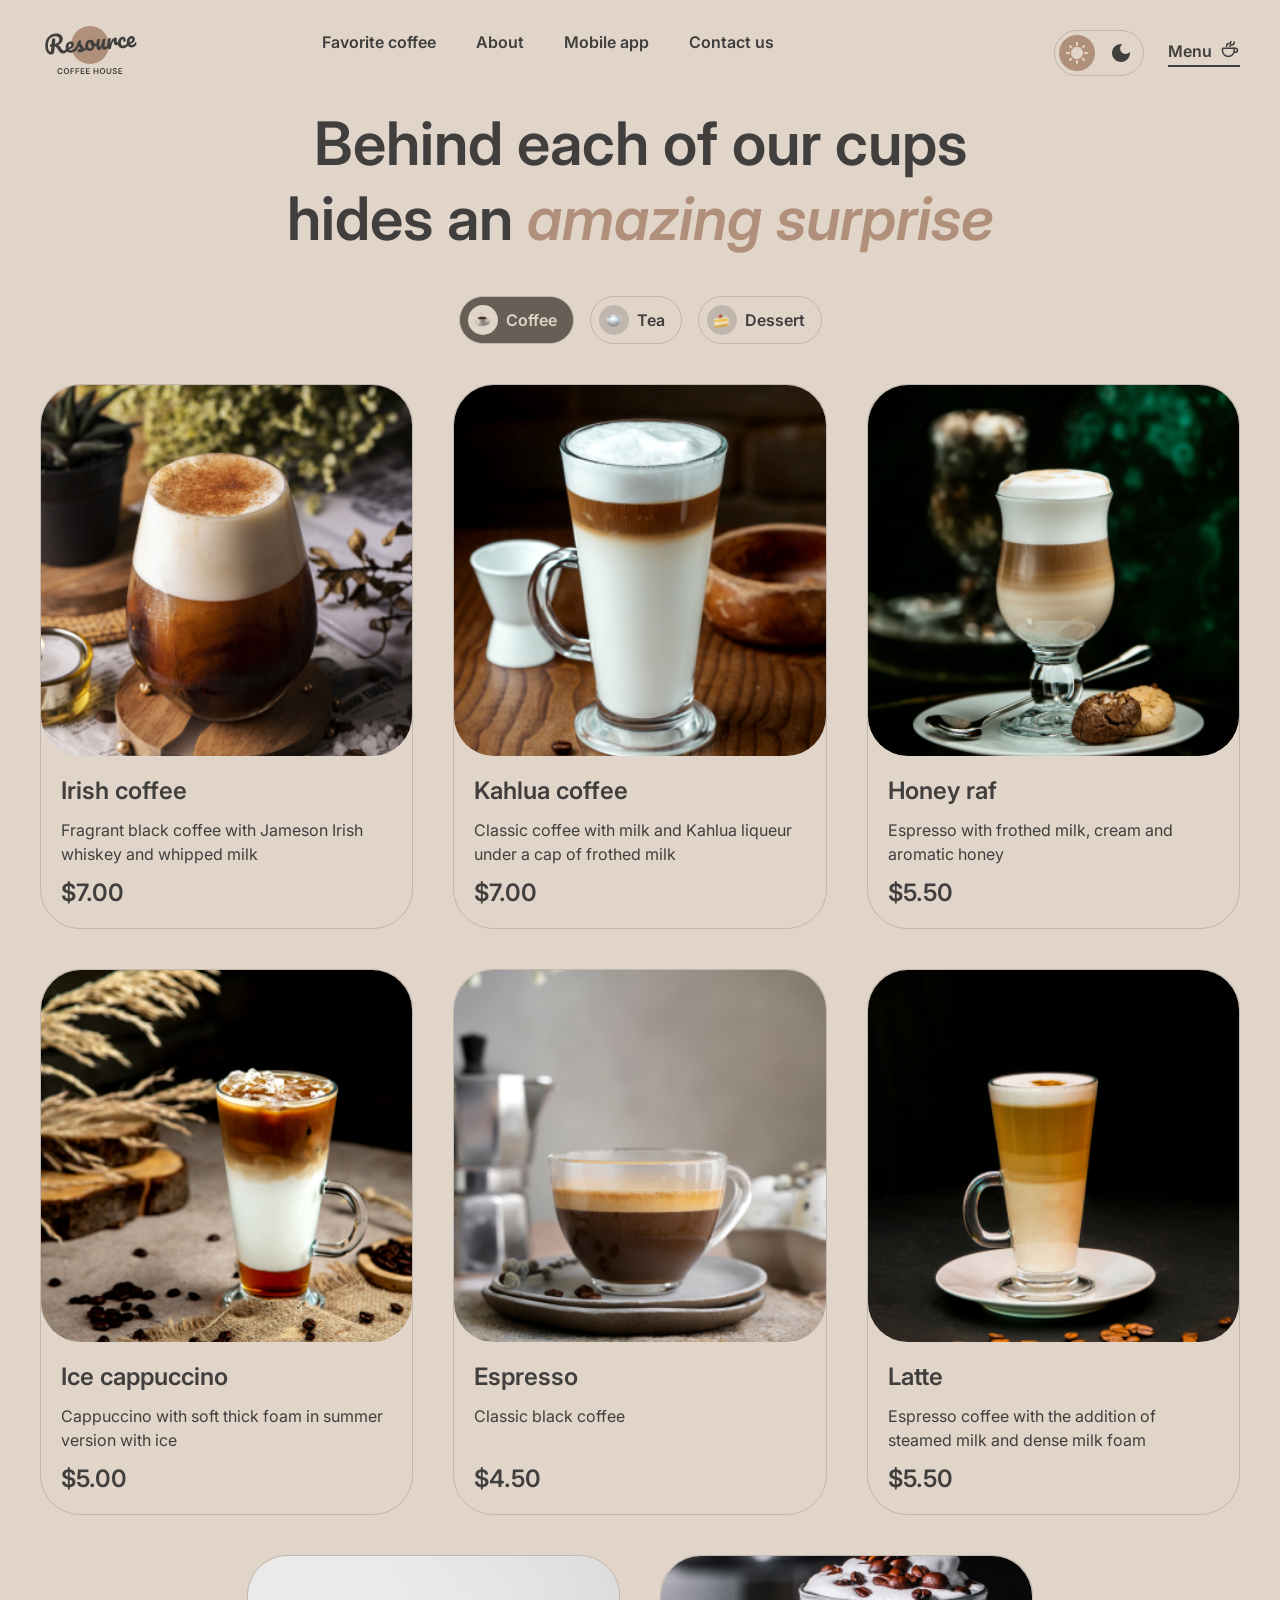
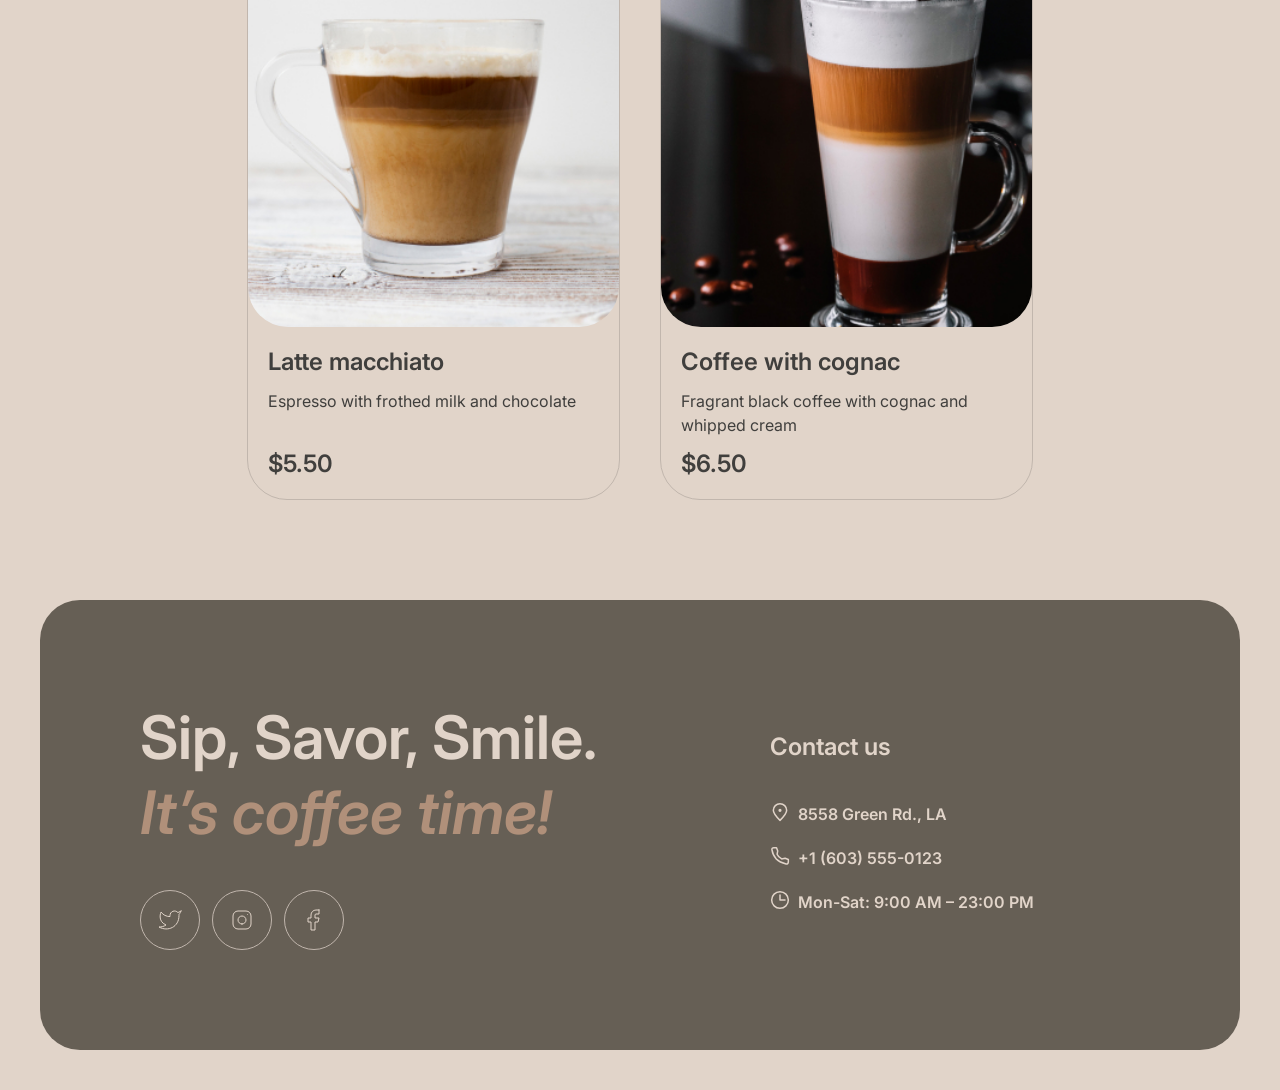
==== commit 8028fedb: "feat: add theme toggle" ====
--- a/menu/index.html
+++ b/menu/index.html
@@ -1,406 +1,490 @@
 <!DOCTYPE html>
 <html lang="en">
 <head>
-	<meta charset="UTF-8">
-	<meta name="viewport" content="width=device-width, initial-scale=1.0">
-	<link rel="preconnect" href="https://fonts.googleapis.com">
-  <link rel="preconnect" href="https://fonts.gstatic.com" crossorigin>
-  <link href="https://fonts.googleapis.com/css2?family=Inter:wght@400;600;700&display=swap" rel="stylesheet">
-  <link rel="stylesheet" href="style.css">
-  <link rel="icon" href="favicon.ico">
-  <title>Coffee-House</title>
+    <meta charset="UTF-8">
+    <meta name="viewport" content="width=device-width, initial-scale=1.0">
+    <link rel="preconnect" href="https://fonts.googleapis.com">
+    <link rel="preconnect" href="https://fonts.gstatic.com" crossorigin>
+    <link href="https://fonts.googleapis.com/css2?family=Inter:wght@400;600;700&display=swap" rel="stylesheet">
+    <link rel="stylesheet" href="style.css">
+    <link rel="icon" href="favicon.ico">
+    <title>Coffee-House</title>
 </head>
 <body>
-  <div class="wrapper">
+<div class="wrapper">
     <header class="header">
-      <div class="header__container container">
-        <a href="../" class="header__logo">
-          <img src="../assets/svg/logo.svg" alt="logo coffee house">
-        </a>
-        <div class="header__nav-container">
-          <nav class="header__nav">
-            <ul class="header__list">
-              <li class="header__item"><a href="../#favorite" class="header__item-link">Favorite coffee</a></li>
-              <li class="header__item"><a href="../#about" class="header__item-link">About</a></li>
-              <li class="header__item"><a href="../#mobile" class="header__item-link">Mobile app</a></li>
-              <li class="header__item"><a href="#footer" class="header__item-link">Contact us</a></li>
-            </ul>
-          </nav>
-          <div class="header__link-menu menu-link">
-            <div class="menu-link__text">Menu</div>
-            <img src="../assets/svg/coffee-cup.svg" alt="coffee-cup" class="menu-link__icon">
-          </div>
+        <div class="header__container container">
+            <a href="../" class="header__logo">
+                <svg class="logo"><use href="../assets/svg/logo.svg#logo"></use></svg>
+            </a>
+            <div class="header__nav-container">
+                <nav class="header__nav">
+                    <ul class="header__list">
+                        <li class="header__item"><a href="../#favorite" class="header__item-link">Favorite coffee</a>
+                        </li>
+                        <li class="header__item"><a href="../#about" class="header__item-link">About</a></li>
+                        <li class="header__item"><a href="../#mobile" class="header__item-link">Mobile app</a></li>
+                        <li class="header__item"><a href="#footer" class="header__item-link">Contact us</a></li>
+                    </ul>
+                </nav>
+                <div class="header__buttons">
+                    <button class="header__theme-toggle" type="button">
+                        <span class="theme-toggle__icon theme-toggle__icon--sun">
+                            <img src="../assets/svg/sun.svg" alt="">
+                        </span>
+                        <span class="theme-toggle__icon theme-toggle__icon--moon">
+                            <svg width="18" height="18" viewBox="0 0 18 18">
+    <path
+            d="M9 0C4.03 0 0 4.03 0 9C0 13.97 4.03 18 9 18C13.97 18 18 13.97 18 9C18 8.54 17.96 8.08 17.9 7.64C16.92 9.01 15.32 9.9 13.5 9.9C10.52 9.9 8.1 7.48 8.1 4.5C8.1 2.69 8.99 1.08 10.36 0.0999999C9.92 0.0399999 9.46 0 9 0Z"
+            fill="currentColor"
+    />
+  </svg>
+                        </span>
+                    </button>
+                    <div class="header__link-menu menu-link">
+                        <div class="menu-link__text">Menu</div>
+                        <span class="menu-link__icon">
+                            <svg width="20" height="20" viewBox="0 0 20 20" fill="none"
+                                 xmlns="http://www.w3.org/2000/svg">
+                            <path d="M14.167 9.76667V11.6667C14.167 14.8883 11.5553 17.5 8.33366 17.5C5.112 17.5 2.50033 14.8883 2.50033 11.6667V9.76667C2.50033 9.4353 2.76896 9.16667 3.10033 9.16667H13.567C13.8984 9.16667 14.167 9.4353 14.167 9.76667Z"
+                                  stroke="currentColor" stroke-width="1.5" stroke-linecap="round"
+                                  stroke-linejoin="round"/>
+                            <path d="M10.0003 7.50008C10.0003 6.66675 10.5956 5.83341 11.786 5.83341V5.83341C13.101 5.83341 14.167 4.76743 14.167 3.45246V2.91675"
+                                  stroke="currentColor" stroke-width="1.5" stroke-linecap="round"
+                                  stroke-linejoin="round"/>
+                            <path d="M6.66634 7.5V7.08333C6.66634 5.70262 7.78563 4.58333 9.16634 4.58333V4.58333C10.0868 4.58333 10.833 3.83714 10.833 2.91667V2.5"
+                                  stroke="currentColor" stroke-width="1.5" stroke-linecap="round"
+                                  stroke-linejoin="round"/>
+                            <path d="M13.333 9.16675H15.4163C16.5669 9.16675 17.4997 10.0995 17.4997 11.2501C17.4997 12.4007 16.5669 13.3334 15.4163 13.3334H14.1663"
+                                  stroke="currentColor" stroke-width="1.5" stroke-linecap="round"
+                                  stroke-linejoin="round"/>
+                        </svg>
+                        </span>
+                    </div>
+                </div>
+                <!--          <div class="header__link-menu menu-link">-->
+                <!--            <div class="menu-link__text">Menu</div>-->
+                <!--            <img src="../assets/svg/coffee-cup.svg" alt="coffee-cup" class="menu-link__icon">-->
+                <!--          </div>-->
+
+            </div>
+            <div class="burger" id="burger">
+                <span class="burger__line"></span>
+            </div>
         </div>
-        <div class="burger" id="burger">
-          <span class="burger__line"></span>
-        </div>
-      </div>
     </header>
     <main class="main">
-      <section class="menu">
-        <div class="container">
-          <h1 class="menu__title title-section">Behind each of our cups hides an <span>amazing surprise</span></h1>
-          <div class="menu__buttons">
-            <div class="menu__button menu__button_active">
-              <div class="button__img button__img_active"><img src="../assets/svg/coffee-icon.svg" alt="a cup of coffee"></div>
-              <div class="button__name">Coffee</div>
+        <section class="menu">
+            <div class="container">
+                <h1 class="menu__title title-section">Behind each of our cups hides an <span>amazing surprise</span>
+                </h1>
+                <div class="menu__buttons">
+                    <div class="menu__button menu__button_active">
+                        <div class="button__img button__img_active"><img src="../assets/svg/coffee-icon.svg"
+                                                                         alt="a cup of coffee"></div>
+                        <div class="button__name">Coffee</div>
+                    </div>
+                    <div class="menu__button">
+                        <div class="button__img"><img src="../assets/svg/tea-icon.svg" alt="a cup of tee"></div>
+                        <div class="button__name">Tea</div>
+                    </div>
+                    <div class="menu__button">
+                        <div class="button__img"><img src="../assets/svg/desert-icon.svg" alt="desert"></div>
+                        <div class="button__name">Dessert</div>
+                    </div>
+                </div>
+                <div class="menu__cards-container">
+                    <div class="menu__cards menu__cards_active">
+                        <div class="menu__card-wrapper">
+                            <div class="menu__card">
+                                <div class="menu__card-picture">
+                                    <img src="../assets/img/coffee-1.jpg" alt="Irish coffee" class="menu__card-img">
+                                </div>
+                                <div class="menu__card-content">
+                                    <h3 class="menu__card-title">Irish coffee</h3>
+                                    <div class="menu__card-text">Fragrant black coffee with Jameson Irish whiskey and
+                                        whipped milk
+                                    </div>
+                                    <div class="menu__card-price">$7.00</div>
+                                </div>
+                            </div>
+                        </div>
+                        <div class="menu__card-wrapper">
+                            <div class="menu__card">
+                                <div class="menu__card-picture">
+                                    <img src="../assets/img/coffee-2.jpg" alt="Kahlua coffee" class="menu__card-img">
+                                </div>
+                                <div class="menu__card-content">
+                                    <h3 class="menu__card-title">Kahlua coffee</h3>
+                                    <div class="menu__card-text">Classic coffee with milk and Kahlua liqueur under a cap
+                                        of frothed milk
+                                    </div>
+                                    <div class="menu__card-price">$7.00</div>
+                                </div>
+                            </div>
+                        </div>
+                        <div class="menu__card-wrapper">
+                            <div class="menu__card">
+                                <div class="menu__card-picture">
+                                    <img src="../assets/img/coffee-3.jpg" alt="Honey raf" class="menu__card-img">
+                                </div>
+                                <div class="menu__card-content">
+                                    <h3 class="menu__card-title">Honey raf</h3>
+                                    <div class="menu__card-text">Espresso with frothed milk, cream and aromatic honey
+                                    </div>
+                                    <div class="menu__card-price">$5.50</div>
+                                </div>
+                            </div>
+                        </div>
+                        <div class="menu__card-wrapper">
+                            <div class="menu__card">
+                                <div class="menu__card-picture">
+                                    <img src="../assets/img/coffee-4.jpg" alt="Ice cappuccino" class="menu__card-img">
+                                </div>
+                                <div class="menu__card-content">
+                                    <h3 class="menu__card-title">Ice cappuccino</h3>
+                                    <div class="menu__card-text">Cappuccino with soft thick foam in summer version with
+                                        ice
+                                    </div>
+                                    <div class="menu__card-price">$5.00</div>
+                                </div>
+                            </div>
+                        </div>
+                        <div class="menu__card-wrapper card-wrapper__hidden">
+                            <div class="menu__card">
+                                <div class="menu__card-picture">
+                                    <img src="../assets/img/coffee-5.jpg" alt="Espresso" class="menu__card-img">
+                                </div>
+                                <div class="menu__card-content">
+                                    <h3 class="menu__card-title">Espresso</h3>
+                                    <div class="menu__card-text">Classic black coffee</div>
+                                    <div class="menu__card-price">$4.50</div>
+                                </div>
+                            </div>
+                        </div>
+                        <div class="menu__card-wrapper card-wrapper__hidden">
+                            <div class="menu__card">
+                                <div class="menu__card-picture">
+                                    <img src="../assets/img/coffee-6.jpg" alt="Latte" class="menu__card-img">
+                                </div>
+                                <div class="menu__card-content">
+                                    <h3 class="menu__card-title">Latte</h3>
+                                    <div class="menu__card-text">Espresso coffee with the addition of steamed milk and
+                                        dense milk foam
+                                    </div>
+                                    <div class="menu__card-price">$5.50</div>
+                                </div>
+                            </div>
+                        </div>
+                        <div class="menu__card-wrapper card-wrapper__hidden">
+                            <div class="menu__card">
+                                <div class="menu__card-picture">
+                                    <img src="../assets/img/coffee-7.jpg" alt="Latte macchiato" class="menu__card-img">
+                                </div>
+                                <div class="menu__card-content">
+                                    <h3 class="menu__card-title">Latte macchiato</h3>
+                                    <div class="menu__card-text">Espresso with frothed milk and chocolate</div>
+                                    <div class="menu__card-price">$5.50</div>
+                                </div>
+                            </div>
+                        </div>
+                        <div class="menu__card-wrapper card-wrapper__hidden">
+                            <div class="menu__card">
+                                <div class="menu__card-picture">
+                                    <img src="../assets/img/coffee-8.jpg" alt="Coffee with cognac"
+                                         class="menu__card-img">
+                                </div>
+                                <div class="menu__card-content">
+                                    <h3 class="menu__card-title">Coffee with cognac</h3>
+                                    <div class="menu__card-text">Fragrant black coffee with cognac and whipped cream
+                                    </div>
+                                    <div class="menu__card-price">$6.50</div>
+                                </div>
+                            </div>
+                        </div>
+                    </div>
+                    <div class="menu__cards">
+                        <div class="menu__card-wrapper">
+                            <div class="menu__card">
+                                <div class="menu__card-picture">
+                                    <img src="../assets/img/tea-1.jpg" alt="Moroccan" class="menu__card-img">
+                                </div>
+                                <div class="menu__card-content">
+                                    <h3 class="menu__card-title">Moroccan</h3>
+                                    <div class="menu__card-text">Fragrant black tea with the addition of tangerine,
+                                        cinnamon, honey, lemon and mint
+                                    </div>
+                                    <div class="menu__card-price">$4.50</div>
+                                </div>
+                            </div>
+                        </div>
+                        <div class="menu__card-wrapper">
+                            <div class="menu__card">
+                                <div class="menu__card-picture">
+                                    <img src="../assets/img/tea-2.jpg" alt="Ginger" class="menu__card-img">
+                                </div>
+                                <div class="menu__card-content">
+                                    <h3 class="menu__card-title">Ginger</h3>
+                                    <div class="menu__card-text">Original black tea with fresh ginger, lemon and honey
+                                    </div>
+                                    <div class="menu__card-price">$5.00</div>
+                                </div>
+                            </div>
+                        </div>
+                        <div class="menu__card-wrapper">
+                            <div class="menu__card">
+                                <div class="menu__card-picture">
+                                    <img src="../assets/img/tea-3.jpg" alt="Cranberry" class="menu__card-img">
+                                </div>
+                                <div class="menu__card-content">
+                                    <h3 class="menu__card-title">Cranberry</h3>
+                                    <div class="menu__card-text">Invigorating black tea with cranberry and honey</div>
+                                    <div class="menu__card-price">$5.00</div>
+                                </div>
+                            </div>
+                        </div>
+                        <div class="menu__card-wrapper">
+                            <div class="menu__card">
+                                <div class="menu__card-picture">
+                                    <img src="../assets/img/tea-4.jpg" alt="Sea buckthorn" class="menu__card-img">
+                                </div>
+                                <div class="menu__card-content">
+                                    <h3 class="menu__card-title">Sea buckthorn</h3>
+                                    <div class="menu__card-text">Toning sweet black tea with sea buckthorn, fresh thyme
+                                        and cinnamon
+                                    </div>
+                                    <div class="menu__card-price">$5.50</div>
+                                </div>
+                            </div>
+                        </div>
+                    </div>
+                    <div class="menu__cards">
+                        <div class="menu__card-wrapper">
+                            <div class="menu__card">
+                                <div class="menu__card-picture">
+                                    <img src="../assets/img/dessert-1.jpg" alt="Marble cheesecake"
+                                         class="menu__card-img">
+                                </div>
+                                <div class="menu__card-content">
+                                    <h3 class="menu__card-title">Marble cheesecake</h3>
+                                    <div class="menu__card-text">Philadelphia cheese with lemon zest on a light sponge
+                                        cake and red currant jam
+                                    </div>
+                                    <div class="menu__card-price">$3.50</div>
+                                </div>
+                            </div>
+                        </div>
+                        <div class="menu__card-wrapper">
+                            <div class="menu__card">
+                                <div class="menu__card-picture">
+                                    <img src="../assets/img/dessert-2.jpg" alt="Red velvet" class="menu__card-img">
+                                </div>
+                                <div class="menu__card-content">
+                                    <h3 class="menu__card-title">Red velvet</h3>
+                                    <div class="menu__card-text">Layer cake with cream cheese frosting</div>
+                                    <div class="menu__card-price">$4.00</div>
+                                </div>
+                            </div>
+                        </div>
+                        <div class="menu__card-wrapper">
+                            <div class="menu__card">
+                                <div class="menu__card-picture">
+                                    <img src="../assets/img/dessert-3.jpg" alt="Cheesecakes" class="menu__card-img">
+                                </div>
+                                <div class="menu__card-content">
+                                    <h3 class="menu__card-title">Cheesecakes</h3>
+                                    <div class="menu__card-text">Soft cottage cheese pancakes with sour cream and fresh
+                                        berries and sprinkled with powdered sugar
+                                    </div>
+                                    <div class="menu__card-price">$4.50</div>
+                                </div>
+                            </div>
+                        </div>
+                        <div class="menu__card-wrapper">
+                            <div class="menu__card">
+                                <div class="menu__card-picture">
+                                    <img src="../assets/img/dessert-4.jpg" alt="Creme brulee" class="menu__card-img">
+                                </div>
+                                <div class="menu__card-content">
+                                    <h3 class="menu__card-title">Creme brulee</h3>
+                                    <div class="menu__card-text">Delicate creamy dessert in a caramel basket with wild
+                                        berries
+                                    </div>
+                                    <div class="menu__card-price">$4.00</div>
+                                </div>
+                            </div>
+                        </div>
+                        <div class="menu__card-wrapper card-wrapper__hidden">
+                            <div class="menu__card">
+                                <div class="menu__card-picture">
+                                    <img src="../assets/img/dessert-5.jpg" alt="Pancakes" class="menu__card-img">
+                                </div>
+                                <div class="menu__card-content">
+                                    <h3 class="menu__card-title">Pancakes</h3>
+                                    <div class="menu__card-text">Tender pancakes with strawberry jam and fresh
+                                        strawberries
+                                    </div>
+                                    <div class="menu__card-price">$4.50</div>
+                                </div>
+                            </div>
+                        </div>
+                        <div class="menu__card-wrapper card-wrapper__hidden">
+                            <div class="menu__card">
+                                <div class="menu__card-picture">
+                                    <img src="../assets/img/dessert-6.jpg" alt="Honey cake" class="menu__card-img">
+                                </div>
+                                <div class="menu__card-content">
+                                    <h3 class="menu__card-title">Honey cake</h3>
+                                    <div class="menu__card-text">Classic honey cake with delicate custard</div>
+                                    <div class="menu__card-price">$4.50</div>
+                                </div>
+                            </div>
+                        </div>
+                        <div class="menu__card-wrapper card-wrapper__hidden">
+                            <div class="menu__card">
+                                <div class="menu__card-picture">
+                                    <img src="../assets/img/dessert-7.jpg" alt="Chocolate cake" class="menu__card-img">
+                                </div>
+                                <div class="menu__card-content">
+                                    <h3 class="menu__card-title">Chocolate cake</h3>
+                                    <div class="menu__card-text">Cake with hot chocolate filling and nuts with dried
+                                        apricots
+                                    </div>
+                                    <div class="menu__card-price">$5.50</div>
+                                </div>
+                            </div>
+                        </div>
+                        <div class="menu__card-wrapper card-wrapper__hidden">
+                            <div class="menu__card">
+                                <div class="menu__card-picture">
+                                    <img src="../assets/img/dessert-8.jpg" alt="Black forest" class="menu__card-img">
+                                </div>
+                                <div class="menu__card-content">
+                                    <h3 class="menu__card-title">Black forest</h3>
+                                    <div class="menu__card-text">A combination of thin sponge cake with cherry jam and
+                                        light chocolate mousse
+                                    </div>
+                                    <div class="menu__card-price">$6.50</div>
+                                </div>
+                            </div>
+                        </div>
+                    </div>
+                </div>
+                <div class="menu__button-refresh fadein">
+                    <img src="../assets/svg/refresh.svg" alt="refresh button">
+                </div>
+                <div class="menu__modal" id="modal">
+                    <div class="menu__modal-drinks modal-drinks">
+                        <div class="modal-drinks__img">
+                            <img src="../assets/img/coffee-1.jpg" alt="Irish coffee" class="modal-drinks__pic">
+                        </div>
+                        <div class="modal-drinks__content">
+                            <div class="modal-drinks__title-text">
+                                <h3 class="modal-drinks__title">Irish coffee</h3>
+                                <div class="modal-drinks__text">Fragrant black coffee with Jameson Irish whiskey and
+                                    whipped milk
+                                </div>
+                            </div>
+                            <div class="modal-drinks__size tabs">
+                                <div class="tabs__text">Size</div>
+                                <div class="tabs__buttons">
+                                    <div class="tabs__button tabs__button-size tabs__button_active">
+                                        <div class="tabs__button-letter">S</div>
+                                        <div class="tabs__button-name size-s">200 ml</div>
+                                    </div>
+                                    <div class="tabs__button tabs__button-size">
+                                        <div class="tabs__button-letter">M</div>
+                                        <div class="tabs__button-name size-m">300 ml</div>
+                                    </div>
+                                    <div class="tabs__button tabs__button-size">
+                                        <div class="tabs__button-letter">L</div>
+                                        <div class="tabs__button-name size-l">400 ml</div>
+                                    </div>
+                                </div>
+                            </div>
+                            <div class="modal-drinks__additives tabs">
+                                <div class="tabs__text">Additives</div>
+                                <div class="tabs__buttons">
+                                    <div class="tabs__button tabs__button-additive">
+                                        <div class="tabs__button-letter">1</div>
+                                        <div class="tabs__button-name additives">Sugar</div>
+                                    </div>
+                                    <div class="tabs__button tabs__button-additive">
+                                        <div class="tabs__button-letter">2</div>
+                                        <div class="tabs__button-name additives">Cinnamon</div>
+                                    </div>
+                                    <div class="tabs__button tabs__button-additive">
+                                        <div class="tabs__button-letter">3</div>
+                                        <div class="tabs__button-name additives">Syrup</div>
+                                    </div>
+                                </div>
+                            </div>
+                            <div class="modal-drinks__total-sum">
+                                <div class="modal-drinks__total">Total:</div>
+                                <div class="modal-drinks__sum"><span>$</span><span
+                                        class="modal-drinks__price">7.00</span></div>
+                            </div>
+                            <div class="modal-drinks__info">
+                                <img src="../assets/svg/info-empty.svg" alt="icon" class="modal-drinks__info-icon">
+                                <div class="modal-drinks__info-text">The cost is not final. Download our mobile app to
+                                    see the final price and place your order. Earn loyalty points and enjoy your
+                                    favorite coffee with up to 20% discount.
+                                </div>
+                            </div>
+                            <button class="modal-drinks__button" id="close-modal-btn">Close</button>
+                        </div>
+                    </div>
+                </div>
             </div>
-            <div class="menu__button">
-              <div class="button__img"><img src="../assets/svg/tea-icon.svg" alt="a cup of tee"></div>
-              <div class="button__name">Tea</div>
-            </div>
-            <div class="menu__button">
-              <div class="button__img"><img src="../assets/svg/desert-icon.svg" alt="desert"></div>
-              <div class="button__name">Dessert</div>
-            </div>
-          </div>
-          <div class="menu__cards-container">
-            <div class="menu__cards menu__cards_active">
-              <div class="menu__card-wrapper">
-                <div class="menu__card">
-                  <div class="menu__card-picture">
-                    <img src="../assets/img/coffee-1.jpg" alt="Irish coffee" class="menu__card-img">
-                  </div>
-                  <div class="menu__card-content">
-                    <h3 class="menu__card-title">Irish coffee</h3>
-                    <div class="menu__card-text">Fragrant black coffee with Jameson Irish whiskey and whipped milk</div>
-                    <div class="menu__card-price">$7.00</div>
-                  </div>
-                </div>
-              </div>
-              <div class="menu__card-wrapper">
-                <div class="menu__card">
-                  <div class="menu__card-picture">
-                    <img src="../assets/img/coffee-2.jpg" alt="Kahlua coffee" class="menu__card-img">
-                  </div>
-                  <div class="menu__card-content">
-                    <h3 class="menu__card-title">Kahlua coffee</h3>
-                    <div class="menu__card-text">Classic coffee with milk and Kahlua liqueur under a cap of frothed milk</div>
-                    <div class="menu__card-price">$7.00</div>
-                  </div>
-                </div>
-              </div>
-              <div class="menu__card-wrapper">
-                <div class="menu__card">
-                  <div class="menu__card-picture">
-                    <img src="../assets/img/coffee-3.jpg" alt="Honey raf" class="menu__card-img">
-                  </div>
-                  <div class="menu__card-content">
-                    <h3 class="menu__card-title">Honey raf</h3>
-                    <div class="menu__card-text">Espresso with frothed milk, cream and aromatic honey</div>
-                    <div class="menu__card-price">$5.50</div>
-                  </div>
-                </div>
-              </div>
-              <div class="menu__card-wrapper">
-                <div class="menu__card">
-                  <div class="menu__card-picture">
-                    <img src="../assets/img/coffee-4.jpg" alt="Ice cappuccino" class="menu__card-img">
-                  </div>
-                  <div class="menu__card-content">
-                    <h3 class="menu__card-title">Ice cappuccino</h3>
-                    <div class="menu__card-text">Cappuccino with soft thick foam in summer version with ice</div>
-                    <div class="menu__card-price">$5.00</div>
-                  </div>
-                </div>
-              </div>
-              <div class="menu__card-wrapper card-wrapper__hidden">
-                <div class="menu__card">
-                  <div class="menu__card-picture">
-                    <img src="../assets/img/coffee-5.jpg" alt="Espresso" class="menu__card-img">
-                  </div>
-                  <div class="menu__card-content">
-                    <h3 class="menu__card-title">Espresso</h3>
-                    <div class="menu__card-text">Classic black coffee</div>
-                    <div class="menu__card-price">$4.50</div>
-                  </div>
-                </div>
-              </div>
-              <div class="menu__card-wrapper card-wrapper__hidden">
-                <div class="menu__card">
-                  <div class="menu__card-picture">
-                    <img src="../assets/img/coffee-6.jpg" alt="Latte" class="menu__card-img">
-                  </div>
-                  <div class="menu__card-content">
-                    <h3 class="menu__card-title">Latte</h3>
-                    <div class="menu__card-text">Espresso coffee with the addition of steamed milk and dense milk foam</div>
-                    <div class="menu__card-price">$5.50</div>
-                  </div>
-                </div>
-              </div>
-              <div class="menu__card-wrapper card-wrapper__hidden">
-                <div class="menu__card">
-                  <div class="menu__card-picture">
-                    <img src="../assets/img/coffee-7.jpg" alt="Latte macchiato" class="menu__card-img">
-                  </div>
-                  <div class="menu__card-content">
-                    <h3 class="menu__card-title">Latte macchiato</h3>
-                    <div class="menu__card-text">Espresso with frothed milk and chocolate</div>
-                    <div class="menu__card-price">$5.50</div>
-                  </div>
-                </div>
-              </div>
-              <div class="menu__card-wrapper card-wrapper__hidden">
-                <div class="menu__card">
-                  <div class="menu__card-picture">
-                    <img src="../assets/img/coffee-8.jpg" alt="Coffee with cognac" class="menu__card-img">
-                  </div>
-                  <div class="menu__card-content">
-                    <h3 class="menu__card-title">Coffee with cognac</h3>
-                    <div class="menu__card-text">Fragrant black coffee with cognac and whipped cream</div>
-                    <div class="menu__card-price">$6.50</div>
-                  </div>
-                </div>
-              </div>
-            </div>
-            <div class="menu__cards">
-              <div class="menu__card-wrapper">
-                <div class="menu__card">
-                  <div class="menu__card-picture">
-                    <img src="../assets/img/tea-1.jpg" alt="Moroccan" class="menu__card-img">
-                  </div>
-                  <div class="menu__card-content">
-                    <h3 class="menu__card-title">Moroccan</h3>
-                    <div class="menu__card-text">Fragrant black tea with the addition of tangerine, cinnamon, honey, lemon and mint</div>
-                    <div class="menu__card-price">$4.50</div>
-                  </div>
-                </div>
-              </div>
-              <div class="menu__card-wrapper">
-                <div class="menu__card">
-                  <div class="menu__card-picture">
-                    <img src="../assets/img/tea-2.jpg" alt="Ginger" class="menu__card-img">
-                  </div>
-                  <div class="menu__card-content">
-                    <h3 class="menu__card-title">Ginger</h3>
-                    <div class="menu__card-text">Original black tea with fresh ginger, lemon and honey</div>
-                    <div class="menu__card-price">$5.00</div>
-                  </div>
-                </div>
-              </div>
-              <div class="menu__card-wrapper">
-                <div class="menu__card">
-                  <div class="menu__card-picture">
-                    <img src="../assets/img/tea-3.jpg" alt="Cranberry" class="menu__card-img">
-                  </div>
-                  <div class="menu__card-content">
-                    <h3 class="menu__card-title">Cranberry</h3>
-                    <div class="menu__card-text">Invigorating black tea with cranberry and honey</div>
-                    <div class="menu__card-price">$5.00</div>
-                  </div>
-                </div>
-              </div>
-              <div class="menu__card-wrapper">
-                <div class="menu__card">
-                  <div class="menu__card-picture">
-                    <img src="../assets/img/tea-4.jpg" alt="Sea buckthorn" class="menu__card-img">
-                  </div>
-                  <div class="menu__card-content">
-                    <h3 class="menu__card-title">Sea buckthorn</h3>
-                    <div class="menu__card-text">Toning sweet black tea with sea buckthorn, fresh thyme and cinnamon</div>
-                    <div class="menu__card-price">$5.50</div>
-                  </div>
-                </div>
-              </div>
-            </div>
-            <div class="menu__cards">
-              <div class="menu__card-wrapper">
-                <div class="menu__card">
-                  <div class="menu__card-picture">
-                    <img src="../assets/img/dessert-1.jpg" alt="Marble cheesecake" class="menu__card-img">
-                  </div>
-                  <div class="menu__card-content">
-                    <h3 class="menu__card-title">Marble cheesecake</h3>
-                    <div class="menu__card-text">Philadelphia cheese with lemon zest on a light sponge cake and red currant jam</div>
-                    <div class="menu__card-price">$3.50</div>
-                  </div>
-                </div>
-              </div>
-              <div class="menu__card-wrapper">
-                <div class="menu__card">
-                  <div class="menu__card-picture">
-                    <img src="../assets/img/dessert-2.jpg" alt="Red velvet" class="menu__card-img">
-                  </div>
-                  <div class="menu__card-content">
-                    <h3 class="menu__card-title">Red velvet</h3>
-                    <div class="menu__card-text">Layer cake with cream cheese frosting</div>
-                    <div class="menu__card-price">$4.00</div>
-                  </div>
-                </div>
-              </div>
-              <div class="menu__card-wrapper">
-                <div class="menu__card">
-                  <div class="menu__card-picture">
-                    <img src="../assets/img/dessert-3.jpg" alt="Cheesecakes" class="menu__card-img">
-                  </div>
-                  <div class="menu__card-content">
-                    <h3 class="menu__card-title">Cheesecakes</h3>
-                    <div class="menu__card-text">Soft cottage cheese pancakes with sour cream and fresh berries and sprinkled with powdered sugar</div>
-                    <div class="menu__card-price">$4.50</div>
-                  </div>
-                </div>
-              </div>
-              <div class="menu__card-wrapper">
-                <div class="menu__card">
-                  <div class="menu__card-picture">
-                    <img src="../assets/img/dessert-4.jpg" alt="Creme brulee" class="menu__card-img">
-                  </div>
-                  <div class="menu__card-content">
-                    <h3 class="menu__card-title">Creme brulee</h3>
-                    <div class="menu__card-text">Delicate creamy dessert in a caramel basket with wild berries</div>
-                    <div class="menu__card-price">$4.00</div>
-                  </div>
-                </div>
-              </div>
-              <div class="menu__card-wrapper card-wrapper__hidden">
-                <div class="menu__card">
-                  <div class="menu__card-picture">
-                    <img src="../assets/img/dessert-5.jpg" alt="Pancakes" class="menu__card-img">
-                  </div>
-                  <div class="menu__card-content">
-                    <h3 class="menu__card-title">Pancakes</h3>
-                    <div class="menu__card-text">Tender pancakes with strawberry jam and fresh strawberries</div>
-                    <div class="menu__card-price">$4.50</div>
-                  </div>
-                </div>
-              </div>
-              <div class="menu__card-wrapper card-wrapper__hidden">
-                <div class="menu__card">
-                  <div class="menu__card-picture">
-                    <img src="../assets/img/dessert-6.jpg" alt="Honey cake" class="menu__card-img">
-                  </div>
-                  <div class="menu__card-content">
-                    <h3 class="menu__card-title">Honey cake</h3>
-                    <div class="menu__card-text">Classic honey cake with delicate custard</div>
-                    <div class="menu__card-price">$4.50</div>
-                  </div>
-                </div>
-              </div>
-              <div class="menu__card-wrapper card-wrapper__hidden">
-                <div class="menu__card">
-                  <div class="menu__card-picture">
-                    <img src="../assets/img/dessert-7.jpg" alt="Chocolate cake" class="menu__card-img">
-                  </div>
-                  <div class="menu__card-content">
-                    <h3 class="menu__card-title">Chocolate cake</h3>
-                    <div class="menu__card-text">Cake with hot chocolate filling and nuts with dried apricots</div>
-                    <div class="menu__card-price">$5.50</div>
-                  </div>
-                </div>
-              </div>
-              <div class="menu__card-wrapper card-wrapper__hidden">
-                <div class="menu__card">
-                  <div class="menu__card-picture">
-                    <img src="../assets/img/dessert-8.jpg" alt="Black forest" class="menu__card-img">
-                  </div>
-                  <div class="menu__card-content">
-                    <h3 class="menu__card-title">Black forest</h3>
-                    <div class="menu__card-text">A combination of thin sponge cake with cherry jam and light chocolate mousse</div>
-                    <div class="menu__card-price">$6.50</div>
-                  </div>
-                </div>
-              </div>
-            </div>
-          </div>
-          <div class="menu__button-refresh fadein">
-            <img src="../assets/svg/refresh.svg" alt="refresh button">
-          </div>
-          <div class="menu__modal" id="modal">
-            <div class="menu__modal-drinks modal-drinks">
-              <div class="modal-drinks__img">
-                <img src="../assets/img/coffee-1.jpg" alt="Irish coffee" class="modal-drinks__pic">
-              </div>
-              <div class="modal-drinks__content">
-                <div class="modal-drinks__title-text">
-                  <h3 class="modal-drinks__title">Irish coffee</h3>
-                  <div class="modal-drinks__text">Fragrant black coffee with Jameson Irish whiskey and whipped milk</div>
-                </div>
-                <div class="modal-drinks__size tabs">
-                  <div class="tabs__text">Size</div>
-                  <div class="tabs__buttons">
-                    <div class="tabs__button tabs__button-size tabs__button_active">
-                      <div class="tabs__button-letter">S</div>
-                      <div class="tabs__button-name size-s">200 ml</div>
-                    </div>
-                    <div class="tabs__button tabs__button-size">
-                      <div class="tabs__button-letter">M</div>
-                      <div class="tabs__button-name size-m">300 ml</div>
-                    </div>
-                    <div class="tabs__button tabs__button-size">
-                      <div class="tabs__button-letter">L</div>
-                      <div class="tabs__button-name size-l">400 ml</div>
-                    </div>
-                  </div>
-                </div>
-                <div class="modal-drinks__additives tabs">
-                  <div class="tabs__text">Additives</div>
-                  <div class="tabs__buttons">
-                    <div class="tabs__button tabs__button-additive">
-                      <div class="tabs__button-letter">1</div>
-                      <div class="tabs__button-name additives">Sugar</div>
-                    </div>
-                    <div class="tabs__button tabs__button-additive">
-                      <div class="tabs__button-letter">2</div>
-                      <div class="tabs__button-name additives">Cinnamon</div>
-                    </div>
-                    <div class="tabs__button tabs__button-additive">
-                      <div class="tabs__button-letter">3</div>
-                      <div class="tabs__button-name additives">Syrup</div>
-                    </div>
-                  </div>
-                </div>
-                <div class="modal-drinks__total-sum">
-                  <div class="modal-drinks__total">Total:</div>
-                  <div class="modal-drinks__sum"><span>$</span><span class="modal-drinks__price">7.00</span></div>
-                </div>
-                <div class="modal-drinks__info">
-                  <img src="../assets/svg/info-empty.svg" alt="icon" class="modal-drinks__info-icon">
-                  <div class="modal-drinks__info-text">The cost is not final. Download our mobile app to see the final price and place your order. Earn loyalty points and enjoy your favorite coffee with up to 20% discount.</div>
-                </div>
-                <button class="modal-drinks__button" id="close-modal-btn">Close</button>
-              </div>
-            </div>
-          </div>
-        </div>
-      </section>
+        </section>
     </main>
     <footer class="footer" id="footer">
-      <div class="container">
-        <div class="footer__container">
-          <div class="footer__social-block">
-            <h2 class="footer__title title-section">Sip, Savor, Smile. <span>It’s coffee time!</span></h2>
-            <div class="footer__social-links">
-              <a href="https://twitter.com" class="footer__social-link" target="_blank">
-                <svg width="24" height="24" class="footer__social-svg" viewBox="0 0 24 24" fill="none" xmlns="http://www.w3.org/2000/svg">
-                  <path d="M23 3.01006C23 3.01006 20.9821 4.20217 19.86 4.54006C19.2577 3.84757 18.4573 3.35675 17.567 3.13398C16.6767 2.91122 15.7395 2.96725 14.8821 3.29451C14.0247 3.62177 13.2884 4.20446 12.773 4.96377C12.2575 5.72309 11.9877 6.62239 12 7.54006V8.54006C10.2426 8.58562 8.50127 8.19587 6.93101 7.4055C5.36074 6.61513 4.01032 5.44869 3 4.01006C3 4.01006 -1 13.0101 8 17.0101C5.94053 18.408 3.48716 19.109 1 19.0101C10 24.0101 21 19.0101 21 7.51006C20.9991 7.23151 20.9723 6.95365 20.92 6.68006C21.9406 5.67355 23 3.01006 23 3.01006Z" stroke-linecap="round" stroke-linejoin="round"/>
-                </svg>
-              </a>
-              <a href="https://www.instagram.com" class="footer__social-link" target="_blank">
-                <svg width="24" height="24" class="footer__social-svg" viewBox="0 0 24 24" fill="none" xmlns="http://www.w3.org/2000/svg">
-                  <path d="M12 16C14.2091 16 16 14.2091 16 12C16 9.79086 14.2091 8 12 8C9.79086 8 8 9.79086 8 12C8 14.2091 9.79086 16 12 16Z" stroke-linecap="round" stroke-linejoin="round"/>
-                  <path d="M3 16V8C3 5.23858 5.23858 3 8 3H16C18.7614 3 21 5.23858 21 8V16C21 18.7614 18.7614 21 16 21H8C5.23858 21 3 18.7614 3 16Z"/>
-                  <path d="M17.5 6.51L17.51 6.49889" stroke-linecap="round" stroke-linejoin="round"/>
-                </svg>
-              </a>
-              <a href="https://www.facebook.com" class="footer__social-link" target="_blank">
-                <svg width="24" height="24" class="footer__social-svg" viewBox="0 0 24 24" fill="none" xmlns="http://www.w3.org/2000/svg">
-                  <path d="M17 2H14C12.6739 2 11.4021 2.52678 10.4645 3.46447C9.52678 4.40215 9 5.67392 9 7V10H6V14H9V22H13V14H16L17 10H13V7C13 6.73478 13.1054 6.48043 13.2929 6.29289C13.4804 6.10536 13.7348 6 14 6H17V2Z" stroke-linecap="round" stroke-linejoin="round"/>
-                </svg>
-              </a>
+        <div class="container">
+            <div class="footer__container">
+                <div class="footer__social-block">
+                    <h2 class="footer__title title-section">Sip, Savor, Smile. <span>It’s coffee time!</span></h2>
+                    <div class="footer__social-links">
+                        <a href="https://twitter.com" class="footer__social-link" target="_blank">
+                            <svg width="24" height="24" class="footer__social-svg" viewBox="0 0 24 24" fill="none"
+                                 xmlns="http://www.w3.org/2000/svg">
+                                <path d="M23 3.01006C23 3.01006 20.9821 4.20217 19.86 4.54006C19.2577 3.84757 18.4573 3.35675 17.567 3.13398C16.6767 2.91122 15.7395 2.96725 14.8821 3.29451C14.0247 3.62177 13.2884 4.20446 12.773 4.96377C12.2575 5.72309 11.9877 6.62239 12 7.54006V8.54006C10.2426 8.58562 8.50127 8.19587 6.93101 7.4055C5.36074 6.61513 4.01032 5.44869 3 4.01006C3 4.01006 -1 13.0101 8 17.0101C5.94053 18.408 3.48716 19.109 1 19.0101C10 24.0101 21 19.0101 21 7.51006C20.9991 7.23151 20.9723 6.95365 20.92 6.68006C21.9406 5.67355 23 3.01006 23 3.01006Z"
+                                      stroke-linecap="round" stroke-linejoin="round"/>
+                            </svg>
+                        </a>
+                        <a href="https://www.instagram.com" class="footer__social-link" target="_blank">
+                            <svg width="24" height="24" class="footer__social-svg" viewBox="0 0 24 24" fill="none"
+                                 xmlns="http://www.w3.org/2000/svg">
+                                <path d="M12 16C14.2091 16 16 14.2091 16 12C16 9.79086 14.2091 8 12 8C9.79086 8 8 9.79086 8 12C8 14.2091 9.79086 16 12 16Z"
+                                      stroke-linecap="round" stroke-linejoin="round"/>
+                                <path d="M3 16V8C3 5.23858 5.23858 3 8 3H16C18.7614 3 21 5.23858 21 8V16C21 18.7614 18.7614 21 16 21H8C5.23858 21 3 18.7614 3 16Z"/>
+                                <path d="M17.5 6.51L17.51 6.49889" stroke-linecap="round" stroke-linejoin="round"/>
+                            </svg>
+                        </a>
+                        <a href="https://www.facebook.com" class="footer__social-link" target="_blank">
+                            <svg width="24" height="24" class="footer__social-svg" viewBox="0 0 24 24" fill="none"
+                                 xmlns="http://www.w3.org/2000/svg">
+                                <path d="M17 2H14C12.6739 2 11.4021 2.52678 10.4645 3.46447C9.52678 4.40215 9 5.67392 9 7V10H6V14H9V22H13V14H16L17 10H13V7C13 6.73478 13.1054 6.48043 13.2929 6.29289C13.4804 6.10536 13.7348 6 14 6H17V2Z"
+                                      stroke-linecap="round" stroke-linejoin="round"/>
+                            </svg>
+                        </a>
+                    </div>
+                </div>
+                <div class="footer__contacts-block">
+                    <h4 class="footer__contacts-title">Contact us</h4>
+                    <div class="footer__contacts">
+                        <a href="https://maps.app.goo.gl/4Q2UsrzTPPJPV3377"
+                           class="footer__contacts-item footer__contacts-location footer__contacts-link"
+                           target="_blank">8558 Green Rd., LA</a>
+                        <a href="tel:+16035550123"
+                           class="footer__contacts-item footer__contacts-phone footer__contacts-link">+1 (603)
+                            555-0123</a>
+                        <div class="footer__contacts-item footer__timetable">Mon-Sat: 9:00 AM – 23:00 PM</div>
+                    </div>
+                </div>
             </div>
-          </div>
-          <div class="footer__contacts-block">
-            <h4 class="footer__contacts-title">Contact us</h4>
-            <div class="footer__contacts">
-              <a href="https://maps.app.goo.gl/4Q2UsrzTPPJPV3377" class="footer__contacts-item footer__contacts-location footer__contacts-link" target="_blank">8558 Green Rd.,  LA</a>
-              <a href="tel:+16035550123" class="footer__contacts-item footer__contacts-phone footer__contacts-link">+1 (603) 555-0123</a>
-              <div class="footer__contacts-item footer__timetable">Mon-Sat: 9:00 AM – 23:00 PM</div>
-            </div>
-          </div>
         </div>
-      </div>
     </footer>
-  </div>
-  <script src="script.js"></script>
+</div>
+<script src="script.js"></script>
 </body>
 </html>
--- a/menu/style.css
+++ b/menu/style.css
@@ -37,6 +37,36 @@
   scroll-behavior: smooth;
 }
 
+:root {
+  /* ===== Text ===== */
+  --text-primary: #403f3d;
+  --text-inverse: #e1d4c9;
+  --text-accent: #b0907a;
+
+  /* ===== Background ===== */
+  --bg-page: #e1d4c9;
+  --bg-container: #665f55;
+  --bg-overlay: rgba(64, 63, 61, 0.8); /* #403F3D — 80% */
+
+  /* ===== Border ===== */
+  --border-primary: #c1b6ad;
+  --border-inverse: #665f55;
+
+  /* ===== Dark Text ===== */
+  --dark-text-primary: #e1d4c9;
+  --dark-text-inverse: #e1d4c9;
+  --dark-text-accent: #b0907a;
+
+  /* ===== Dark Background ===== */
+  --dark-bg-page: #292826;
+  --dark-bg-container: #403f3d;
+  --dark-bg-overlay: rgba(41, 40, 38, 0.8); /* #292826 — 80% */
+
+  /* ===== Dark Border ===== */
+  --dark-border-primary: #665f55;
+  --dark-border-inverse: #c1b6ad;
+}
+
 body {
   font-family: 'Inter', sans-serif;
   font-weight: 600;
@@ -44,6 +74,11 @@
   background-color: #e1d4c9;
 }
 
+body.dark {
+  color: #e1d4c9;
+  background-color: #292826;
+}
+
 .wrapper {
   display: flex;
   flex-direction: column;
@@ -109,6 +144,11 @@
   justify-content: space-between;
   font-size: 16px;
   line-height: 150%;
+}
+
+.logo {
+  width: 100px;
+  height: 60px;
 }
 
 .header__nav-container {
@@ -141,6 +181,63 @@
   transition: transform 0.3s ease;
 }
 
+body.dark .header__item::after {
+  background-color: #e1d4c9;
+}
+
+.header__buttons {
+  display: flex;
+  align-items: center;
+  gap: 24px;
+}
+
+.header__theme-toggle {
+  display: flex;
+  align-items: center;
+  gap: 8px;
+
+  padding: 4px;
+
+  border: 1px solid #c1b6ad;
+  border-radius: 100px;
+
+  background-color: transparent;
+  cursor: pointer;
+  transition: all 0.35s ease-in;
+}
+
+.theme-toggle__icon {
+  width: 36px;
+  height: 36px;
+
+  display: flex;
+  align-items: center;
+  justify-content: center;
+
+  border-radius: 50%;
+
+  background-color: transparent;
+  transition: all 0.35s ease-in;
+}
+
+.theme-toggle__icon--sun {
+  background-color: #b0907a;
+}
+
+.theme-toggle__icon--moon {
+  background-color: transparent;
+  color: #403f3d;
+}
+
+body.dark .theme-toggle__icon--sun {
+  background-color: transparent;
+}
+
+body.dark .theme-toggle__icon--moon {
+  background-color: #b0907a;
+  color: #e1d4c9;
+}
+
 .header__link-menu {
   display: flex;
 }
@@ -161,6 +258,10 @@
   right: 0;
 }
 
+body.dark .menu-link::after {
+  background-color: #e1d4c9;
+}
+
 .menu-link__text {
   margin-right: 8px;
 }
@@ -177,6 +278,10 @@
   height: 44px;
   border: 1px solid #665f55;
   border-radius: 100px;
+}
+
+body.dark .burger {
+  border-color: #c1b6ad;
 }
 
 .burger__line {
@@ -195,6 +300,10 @@
   background-color: #403f3d;
 }
 
+body.dark .burger__line, .burger::before, .burger::after {
+  background-color: #c1b6ad;
+}
+
 .burger::before, .burger::after {
   content: '';
   transition: transform 0.35s ease;
@@ -224,6 +333,13 @@
   .header__item:hover::after {
     transform: scaleX(1);
     transition: transform 0.3s ease;
+  }
+  .header__theme-toggle:hover .theme-toggle__icon--moon {
+    background-color: #665f55;
+  }
+
+  .header__theme-toggle:hover svg path {
+    fill: #e1d4c9;
   }
 }
 @media (max-width: 1380px) {
@@ -346,12 +462,21 @@
   cursor: pointer;
 }
 
+body.dark .menu__button {
+  border-color: #665f55;
+}
+
 .menu__button_active {
   background-color: #665F55;
   color: #e1d4c9;
   cursor: auto;
 }
 
+body.dark .menu__button_active {
+  background-color: #403f3d;
+  border-color: #403f3d;
+}
+
 .button__img {
   width: 30px;
   height: 30px;
@@ -363,8 +488,16 @@
   transition: all 0.5s ease;
 }
 
+body.dark .button__img {
+  background-color: #665f55;
+}
+
 .button__img_active {
   background-color: #e1d4c9;
+}
+
+body.dark .button__img_active {
+  background-color: #292826;
 }
 
 .button__name {
@@ -427,6 +560,10 @@
   border: 1px solid #c1b6ad;
   border-radius: 40px;
   cursor: pointer;
+}
+
+body.dark .menu__card {
+  border-color: #665f55;
 }
 
 .menu__card-picture {
@@ -655,6 +792,15 @@
     background-color: #e1d4c9;
   }
 
+  body.dark .menu__button:hover {
+    background-color: #403f3d;
+    border-color: #403f3d;
+  }
+
+  body.dark .menu__button:hover .button__img {
+    background-color: #292826;
+  }
+
   .menu__card:hover .menu__card-img {
     transform: scale(1);
   }
@@ -733,6 +879,10 @@
   background-color: #665F55;
 }
 
+body.dark .footer__container {
+  background-color: #403f3d;
+}
+
 .footer__social-block {
   max-width: 530px;
 }
@@ -755,6 +905,10 @@
   border-radius: 100px;
   border: 1px solid #c1b6ad;
   transition: all 0.35s ease-in;
+}
+
+body.dark .footer__social-link {
+  border: 1px solid #665f55;
 }
 
 .footer__social-svg path {
@@ -831,6 +985,14 @@
   .footer__contacts-link:hover::after {
     transform: scaleX(1);
   }
+  body.dark .footer__social-link:hover {
+    background-color: #292826;
+    border-color: #292826;
+  }
+
+  body.dark .footer__social-link:hover .footer__social-svg path {
+    stroke: #e1d4c9;
+  }
 }
 
 @media (max-width: 1100px) {
